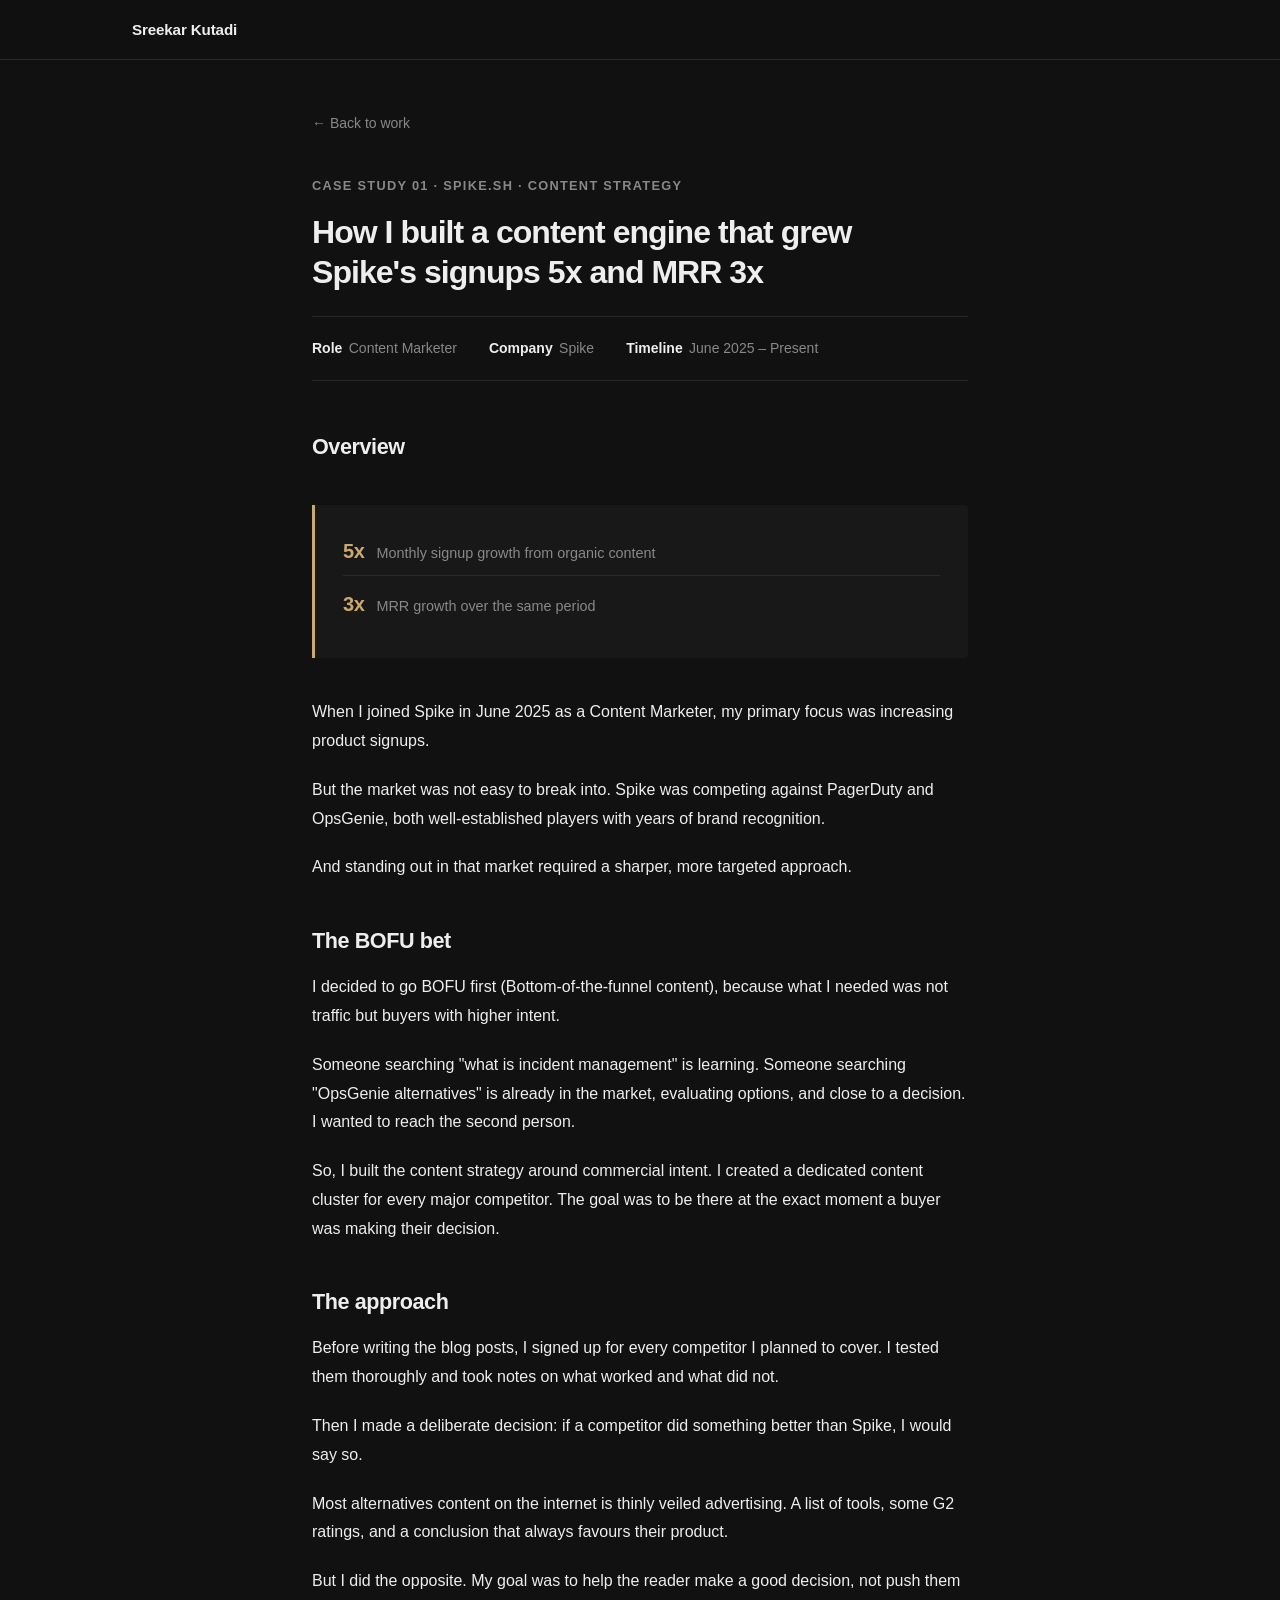
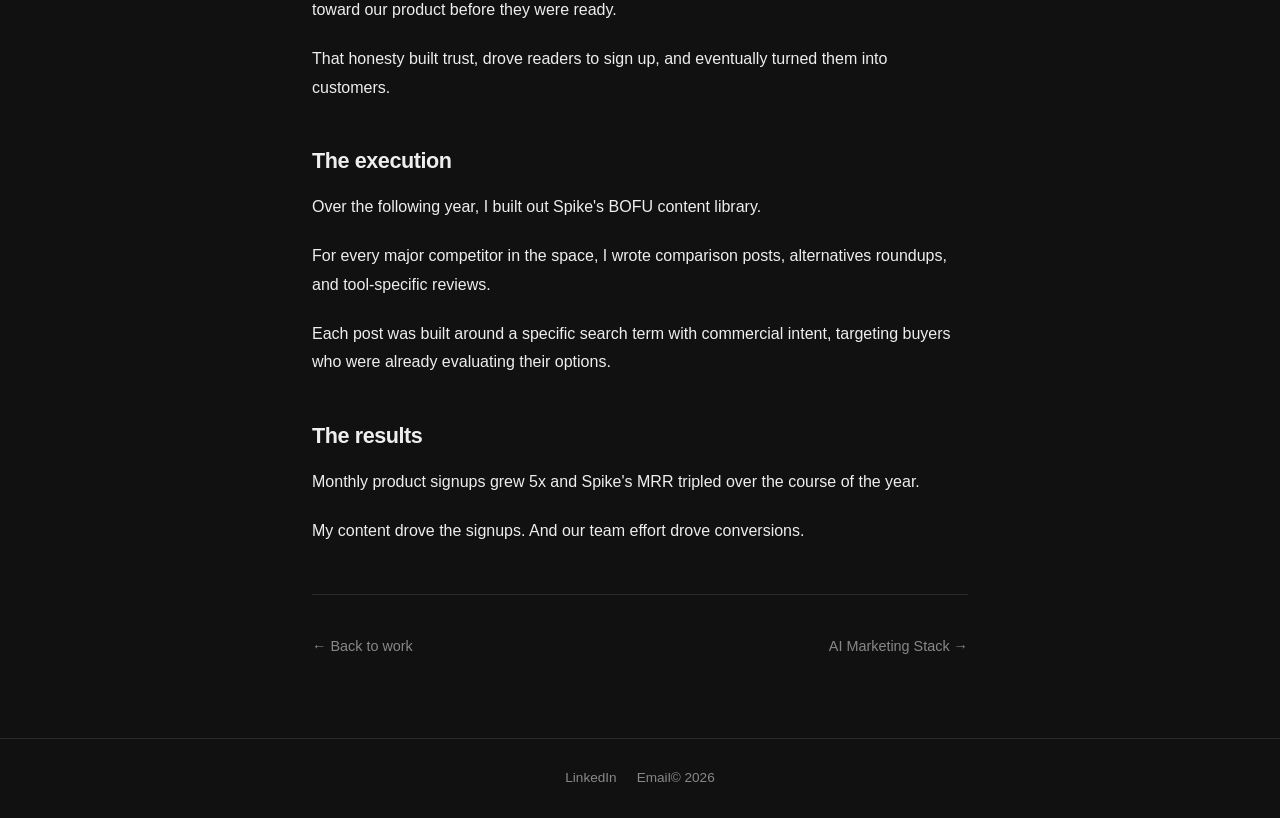
==== case-studies/case-study-1.html @ ded27ee7 "Restore Results heading in case study bodies 1 and 3 Co-Authored-By: Claude Sonnet 4.6 <noreply@anth" ====
<!DOCTYPE html>
<html lang="en">
<head>
  <meta charset="UTF-8">
  <meta name="viewport" content="width=device-width, initial-scale=1.0">
  <meta name="description" content="How I built a content engine that grew Spike's signups 5x and MRR 3x — Sreekar Kutadi">
  <title>Content-Led Growth — Sreekar Kutadi</title>
  <link rel="stylesheet" href="../styles.css">

</head>
<body>

  <!-- ============================================================
       NAV — same structure as homepage, paths go up one level
  ============================================================ -->
  <nav class="nav">
    <div class="nav-inner nav-inner--cs">
      <a href="../index.html" class="nav-name">Sreekar Kutadi</a>
    </div>
  </nav>


  <!-- ============================================================
       CASE STUDY CONTENT
  ============================================================ -->
  <main class="case-study-page">
    <div class="container--narrow">

      <!-- Back link -->
      <a href="../index.html#work" class="back-link">← Back to work</a>

      <!-- Eyebrow: number · company · type -->
      <p class="cs-eyebrow">Case Study 01 · Spike.sh · Content Strategy</p>

      <!-- Title -->
      <h1 class="cs-title">How I built a content engine that grew Spike's signups 5x and MRR 3x</h1>

      <!-- Meta bar: role · company · timeline -->
      <div class="cs-meta">
        <div class="cs-meta-item">
          <span class="cs-meta-label">Role</span>
          <span>Content Marketer</span>
        </div>
        <div class="cs-meta-item">
          <span class="cs-meta-label">Company</span>
          <span>Spike</span>
        </div>
        <div class="cs-meta-item">
          <span class="cs-meta-label">Timeline</span>
          <span>June 2025 – Present</span>
        </div>
      </div>

      <!-- Overview card — key numbers up front for scanners -->
      <h2 class="metrics-heading">Overview</h2>
      <div class="metrics-callout">
        <ul>
          <li>
            <span class="metric-number">5x</span>
            <span class="metric-label">Monthly signup growth from organic content</span>
          </li>
          <li>
            <span class="metric-number">3x</span>
            <span class="metric-label">MRR growth over the same period</span>
          </li>
        </ul>
      </div>


      <!-- ============================================================
           CASE STUDY BODY
           Replace the content below with the rendered output
           from case-study-1.md. Convert markdown to HTML:
             # → <h2>, ## → <h3>, paragraphs → <p>, lists → <ul>
      ============================================================ -->
      <div class="cs-body">

        <p>When I joined Spike in June 2025 as a Content Marketer, my primary focus was increasing product signups.</p>

        <p>But the market was not easy to break into. Spike was competing against PagerDuty and OpsGenie, both well-established players with years of brand recognition.</p>

        <p>And standing out in that market required a sharper, more targeted approach.</p>

        <h2>The BOFU bet</h2>

        <p>I decided to go BOFU first (Bottom-of-the-funnel content), because what I needed was not traffic but buyers with higher intent.</p>

        <p>Someone searching "what is incident management" is learning. Someone searching "OpsGenie alternatives" is already in the market, evaluating options, and close to a decision. I wanted to reach the second person.</p>

        <p>So, I built the content strategy around commercial intent. I created a dedicated content cluster for every major competitor. The goal was to be there at the exact moment a buyer was making their decision.</p>

        <h2>The approach</h2>

        <p>Before writing the blog posts, I signed up for every competitor I planned to cover. I tested them thoroughly and took notes on what worked and what did not.</p>

        <p>Then I made a deliberate decision: if a competitor did something better than Spike, I would say so.</p>

        <p>Most alternatives content on the internet is thinly veiled advertising. A list of tools, some G2 ratings, and a conclusion that always favours their product.</p>

        <p>But I did the opposite. My goal was to help the reader make a good decision, not push them toward our product before they were ready.</p>

        <p>That honesty built trust, drove readers to sign up, and eventually turned them into customers.</p>

        <h2>The execution</h2>

        <p>Over the following year, I built out Spike's BOFU content library.</p>

        <p>For every major competitor in the space, I wrote comparison posts, alternatives roundups, and tool-specific reviews.</p>

        <p>Each post was built around a specific search term with commercial intent, targeting buyers who were already evaluating their options.</p>

        <h2>The results</h2>

        <p>Monthly product signups grew 5x and Spike's MRR tripled over the course of the year.</p>

        <p>My content drove the signups. And our team effort drove conversions.</p>

      </div>
      <!-- END CASE STUDY BODY -->


      <!-- ============================================================
           BOTTOM NAVIGATION — previous / next case study
      ============================================================ -->
      <nav class="cs-nav" aria-label="Case study navigation">
        <a href="../index.html#work" class="cs-nav-prev">Back to work</a>
        <a href="case-study-2.html" class="cs-nav-next">AI Marketing Stack</a>
      </nav>

    </div>
  </main>


  <!-- ============================================================
       FOOTER — same as homepage
  ============================================================ -->
  <footer class="footer">
    <div class="container footer-inner">
      <div class="footer-links">
        <a href="https://www.linkedin.com/in/sreekar-writer/" target="_blank" rel="noopener noreferrer">LinkedIn</a>
        <a href="mailto:sreekar.work@gmail.com">Email</a>
      </div>
      <span>© 2026</span>
    </div>
  </footer>



</body>
</html>
---- styles.css ----
/* ============================================================
   SREEKAR KUTADI — PORTFOLIO STYLES
   Single stylesheet shared by all pages.
   Edit sections by searching for === headings.
============================================================ */


/* === CSS VARIABLES ===
   Dark theme only. Edit these values to retheme the site.
*/
:root {
  --bg:             #111111;
  --bg-secondary:   #161616;
  --text:           #eeeeee;
  --text-muted:     #888888;
  --border:         #2a2a2a;
  --tag-bg:         #1e1e1e;
  --tag-text:       #999999;
  --nav-bg:         rgba(17, 17, 17, 0.96);
  --link:           #eeeeee;
  --link-hover:     #c9a96e;
  --callout-bg:     #181818;
  --callout-border: #c9a96e;
  --placeholder-bg: #1e1e1e;

  /* Accent — warm amber. Change this one value to retheme. */
  --accent:         #c9a96e;
  --accent-dim:     rgba(201, 169, 110, 0.12);
}


/* === RESET & BASE ===
   Minimal reset — box-sizing, margins, smooth scroll.
*/
*, *::before, *::after {
  box-sizing: border-box;
  margin: 0;
  padding: 0;
}

html {
  font-size: 16px;
  scroll-behavior: smooth;
  /* Offset anchor links so fixed nav doesn't cover headings */
  scroll-padding-top: 80px;
}

body {
  background-color: var(--bg);
  color: var(--text);
  font-family: -apple-system, BlinkMacSystemFont, "Segoe UI", Helvetica, Arial, sans-serif;
  font-size: 1rem;
  line-height: 1.65;
  -webkit-font-smoothing: antialiased;
  transition: background-color 0.2s ease, color 0.2s ease;
}

img {
  max-width: 100%;
  display: block;
}

a {
  color: var(--link);
  text-decoration: underline;
  text-underline-offset: 3px;
  transition: color 0.15s ease;
}

a:hover {
  color: var(--link-hover);
}

ul {
  padding-left: 1.25rem;
}

li {
  margin-bottom: 0.4rem;
}


/* === LAYOUT CONTAINER ===
   Centered wrapper for all page content.
*/
.container {
  max-width: 1080px;
  margin: 0 auto;
  padding: 0 2rem;
}

/* Narrower container for long-form reading (case studies) */
.container--narrow {
  max-width: 720px;
  margin: 0 auto;
  padding: 0 2rem;
}


/* === NAV STYLES ===
   Fixed navigation bar at the top.
   Logo on left, links + toggle on right.
*/
.nav {
  position: fixed;
  top: 0;
  left: 0;
  right: 0;
  z-index: 100;
  background-color: var(--nav-bg);
  border-bottom: 1px solid var(--border);
  backdrop-filter: blur(8px);
  -webkit-backdrop-filter: blur(8px);
  height: 60px;
  transition: background-color 0.2s ease, border-color 0.2s ease;
}

.nav-inner {
  max-width: 1080px;
  margin: 0 auto;
  padding: 0 2rem;
  height: 100%;
  display: flex;
  align-items: center;
  justify-content: flex-end;
}

.nav-name {
  font-weight: 600;
  font-size: 0.95rem;
  letter-spacing: -0.01em;
  text-decoration: none;
  color: var(--text);
}

.nav-name:hover {
  color: var(--text-muted);
}

/* Case study nav: name only, left-aligned */
.nav-inner--cs {
  justify-content: flex-start;
}

.nav-links {
  display: flex;
  align-items: center;
  gap: 1.75rem;
}

.nav-links a {
  font-size: 0.9rem;
  text-decoration: none;
  color: var(--text-muted);
  transition: color 0.15s ease;
}

.nav-links a:hover {
  color: var(--accent);
}



/* === HERO SECTION ===
   Two-column layout: text left, photo right.
   Stacks vertically on mobile.
*/
.hero {
  padding-top: 96px; /* offset for fixed nav */
  padding-bottom: 56px;
}

.hero-inner {
  display: grid;
  grid-template-columns: 1fr auto;
  gap: 3rem;
  align-items: center;
}

.hero-text h1 {
  font-size: 2.6rem;
  font-weight: 700;
  letter-spacing: -0.04em;
  line-height: 1.15;
  margin-bottom: 0.75rem;
}

.hero-text .tagline {
  font-size: 1.2rem;
  font-weight: 600;
  color: var(--text);
  margin-bottom: 1.5rem;
  line-height: 1.4;
  letter-spacing: -0.02em;
}

.hero-text .bio {
  font-size: 0.975rem;
  color: var(--text-muted);
  max-width: 560px;
  margin-bottom: 1rem;
  line-height: 1.75;
}

/* Inline links in bio stay gray but get an underline */
.hero-text .bio a {
  color: var(--text-muted);
  text-decoration: underline;
  text-underline-offset: 3px;
}

.hero-text .bio a:hover {
  color: var(--accent);
}

/* Add spacing only after the last bio paragraph before the links */
.hero-text .bio:last-of-type {
  margin-bottom: 1.75rem;
}

.hero-links {
  display: flex;
  flex-wrap: wrap;
  gap: 1.25rem;
  align-items: center;
}

.hero-links a {
  font-size: 0.9rem;
  font-weight: 500;
  text-decoration: none;
  color: var(--text);
  border-bottom: 1px solid var(--border);
  padding-bottom: 1px;
  transition: border-color 0.15s ease, color 0.15s ease;
}

.hero-links a:hover {
  color: var(--accent);
  border-color: var(--accent);
}

.hero-photo {
  width: 240px;
  flex-shrink: 0;
}

.hero-photo img {
  width: 100%;
  height: auto;
  object-fit: cover;
  border-radius: 8px;
  display: block;
}


/* === RESULTS SECTION ===
   Four prominent numbers across the full width.
   A short context line sits above the grid.
*/
.results {
  background-color: var(--bg-secondary);
  border-top: 1px solid var(--border);
  border-bottom: 1px solid var(--border);
  padding: 44px 0;
  transition: background-color 0.2s ease;
}

/* Short intro line above the numbers */
.results-context {
  font-size: 0.875rem;
  color: var(--text-muted);
  margin-bottom: 1.5rem;
}

.results-grid {
  display: grid;
  grid-template-columns: repeat(4, 1fr);
  gap: 1rem;
  text-align: center;
}

.result-item {
  display: flex;
  flex-direction: column;
  gap: 0.4rem;
  padding: 1rem 0.5rem;
}

.result-number {
  font-size: 2.75rem;
  font-weight: 700;
  letter-spacing: -0.04em;
  line-height: 1;
  color: var(--accent);
}

.result-label {
  font-size: 0.875rem;
  color: var(--text-muted);
  line-height: 1.4;
}


/* === WORK / CASE STUDY CARDS ===
   Vertical list of case study cards.
   Each card links to its own page.
*/
.work {
  padding: 56px 0;
}

.section-label {
  font-size: 0.8rem;
  font-weight: 600;
  letter-spacing: 0.1em;
  text-transform: uppercase;
  color: var(--text-muted);
  margin-bottom: 2.5rem;
}

.cards {
  display: flex;
  flex-direction: column;
  border-top: 1px solid var(--border);
}

/* Each card is a full-width <a> link */
.card {
  display: block;
  padding: 1.5rem 0;
  border-bottom: 1px solid var(--border);
  text-decoration: none;
  color: var(--text);
  border-left: 2px solid transparent;
  padding-left: 0;
  transition: border-color 0.2s ease, padding-left 0.2s ease;
}

.card:hover {
  color: var(--text);
  border-left-color: var(--accent);
  padding-left: 1rem;
}

.card:hover .card-title {
  color: var(--text);
}

.card:hover .card-number {
  color: var(--accent);
}

.card-number {
  display: block;
  font-size: 0.75rem;
  font-weight: 600;
  letter-spacing: 0.1em;
  color: var(--text-muted);
  margin-bottom: 0.75rem;
  transition: color 0.2s ease;
}

.card-title {
  font-size: 1.15rem;
  font-weight: 600;
  letter-spacing: -0.01em;
  line-height: 1.4;
  margin-bottom: 0.6rem;
  transition: color 0.15s ease;
  max-width: 640px;
}

.card-desc {
  font-size: 0.925rem;
  color: var(--text-muted);
  max-width: 580px;
  line-height: 1.65;
  margin-bottom: 1rem;
}

.card-tags {
  display: flex;
  flex-wrap: wrap;
  gap: 0.5rem;
}

.tag {
  font-size: 0.775rem;
  font-weight: 500;
  background-color: var(--accent-dim);
  color: var(--accent);
  padding: 0.25rem 0.65rem;
  border-radius: 3px;
  letter-spacing: 0.01em;
  border: 1px solid rgba(201, 169, 110, 0.2);
}


/* === CONTACT SECTION ===
   Simple centered contact block.
*/
.contact {
  padding: 56px 0;
  border-top: 1px solid var(--border);
  background-color: var(--bg-secondary);
  transition: background-color 0.2s ease;
}

.contact h2 {
  font-size: 1.75rem;
  font-weight: 700;
  letter-spacing: -0.02em;
  margin-bottom: 1rem;
}

.contact p {
  color: var(--text-muted);
  max-width: 500px;
  margin-bottom: 1.75rem;
  font-size: 0.975rem;
  line-height: 1.7;
}

.contact-links {
  display: flex;
  flex-wrap: wrap;
  gap: 1.25rem;
  align-items: center;
}

.contact-links a {
  font-size: 0.9rem;
  font-weight: 500;
  text-decoration: none;
  color: var(--text);
  border-bottom: 1px solid var(--border);
  padding-bottom: 1px;
  transition: color 0.15s ease, border-color 0.15s ease;
}

.contact-links a:hover {
  color: var(--text-muted);
  border-color: var(--text-muted);
}


/* === FOOTER ===
   Three-column footer: name, links, copyright.
*/
.footer {
  padding: 28px 0;
  border-top: 1px solid var(--border);
  font-size: 0.85rem;
  color: var(--text-muted);
}

.footer-inner {
  display: flex;
  align-items: center;
  justify-content: center;
}

.footer-links {
  display: flex;
  gap: 1.25rem;
}

.footer-links a {
  color: var(--text-muted);
  text-decoration: none;
  transition: color 0.15s ease;
}

.footer-links a:hover {
  color: var(--accent);
}


/* ============================================================
   CASE STUDY PAGE STYLES
   Used by all three case study pages.
============================================================ */

/* === CASE STUDY LAYOUT ===
   Wraps the entire case study page below the nav.
*/
.case-study-page {
  padding-top: 80px; /* offset for fixed nav */
  padding-bottom: 80px;
}


/* === BACK LINK ===
   ← Back to work link at the top of each case study.
*/
.back-link {
  display: inline-block;
  font-size: 0.875rem;
  color: var(--text-muted);
  text-decoration: none;
  margin-bottom: 2.5rem;
  margin-top: 2rem;
  transition: color 0.15s ease;
}

.back-link:hover {
  color: var(--accent);
}


/* === CASE STUDY HEADER ===
   Number/type label, title, and meta bar.
*/
.cs-eyebrow {
  font-size: 0.8rem;
  font-weight: 600;
  letter-spacing: 0.1em;
  text-transform: uppercase;
  color: var(--text-muted);
  margin-bottom: 1rem;
}

.cs-title {
  font-size: 2rem;
  font-weight: 700;
  letter-spacing: -0.03em;
  line-height: 1.25;
  margin-bottom: 1.5rem;
  max-width: 640px;
}

.cs-meta {
  display: flex;
  flex-wrap: wrap;
  gap: 0.5rem 2rem;
  font-size: 0.875rem;
  color: var(--text-muted);
  padding: 1.25rem 0;
  border-top: 1px solid var(--border);
  border-bottom: 1px solid var(--border);
  margin-bottom: 3rem;
}

.cs-meta-item {
  display: flex;
  gap: 0.4rem;
}

.cs-meta-label {
  font-weight: 600;
  color: var(--text);
}


/* === CASE STUDY BODY ===
   Long-form readable content styles.
*/
.cs-body {
  font-size: 1rem;
  line-height: 1.8;
  color: var(--text);
}

.cs-body h2 {
  font-size: 1.35rem;
  font-weight: 700;
  letter-spacing: -0.02em;
  margin-top: 2.5rem;
  margin-bottom: 0.75rem;
}

.cs-body h3 {
  font-size: 1.1rem;
  font-weight: 600;
  margin-top: 2rem;
  margin-bottom: 0.6rem;
}

.cs-body p {
  margin-bottom: 1.25rem;
  color: var(--text);
}

.cs-body ul,
.cs-body ol {
  margin-bottom: 1.25rem;
  color: var(--text-muted);
}

.cs-body ul li,
.cs-body ol li {
  margin-bottom: 0.4rem;
}

.cs-body strong {
  font-weight: 600;
  color: var(--text);
}

.cs-body a {
  color: var(--text);
}


/* === METRICS CALLOUT BLOCK ===
   Highlighted block for the results / numbers section.
   The heading sits above the card, not inside it.
*/

/* h2 heading above the overview card — matches body h2 style */
.metrics-heading {
  font-size: 1.35rem;
  font-weight: 700;
  letter-spacing: -0.02em;
  color: var(--text);
  margin-top: 0;
  margin-bottom: 0.75rem;
}

.metrics-callout {
  background-color: var(--callout-bg);
  border-left: 3px solid var(--accent);
  border-radius: 0 4px 4px 0;
  padding: 1.5rem 1.75rem;
  margin: 2.5rem 0;
}

.metrics-callout h3 {
  font-size: 0.8rem;
  font-weight: 600;
  letter-spacing: 0.1em;
  text-transform: uppercase;
  color: var(--text-muted);
  margin-bottom: 1rem;
}

.metrics-callout ul {
  list-style: none;
  padding: 0;
  margin: 0;
}

.metrics-callout ul li {
  font-size: 0.975rem;
  padding: 0.4rem 0;
  border-bottom: 1px solid var(--border);
  color: var(--text);
  display: flex;
  align-items: baseline;
  gap: 0.75rem;
}

.metrics-callout ul li:last-child {
  border-bottom: none;
}

.metrics-callout .metric-number {
  font-size: 1.25rem;
  font-weight: 700;
  letter-spacing: -0.02em;
  flex-shrink: 0;
  color: var(--accent);
}

.metrics-callout .metric-label {
  color: var(--text-muted);
  font-size: 0.9rem;
}


/* === IMAGE PLACEHOLDER ===
   Used in Case Study 2 where screenshots will be added later.
*/
.img-placeholder {
  border: 2px dashed var(--border);
  background-color: var(--placeholder-bg);
  border-radius: 4px;
  padding: 2.5rem 1rem;
  text-align: center;
  color: var(--text-muted);
  font-size: 0.875rem;
  margin: 1.5rem 0;
  transition: background-color 0.2s ease, border-color 0.2s ease;
}


/* === CASE STUDY BOTTOM NAV ===
   Previous / next navigation between case studies.
*/
.cs-nav {
  display: flex;
  justify-content: space-between;
  align-items: center;
  padding-top: 2.5rem;
  margin-top: 3rem;
  border-top: 1px solid var(--border);
  flex-wrap: wrap;
  gap: 1rem;
}

.cs-nav a {
  font-size: 0.9rem;
  font-weight: 500;
  color: var(--text-muted);
  text-decoration: none;
  transition: color 0.15s ease;
}

.cs-nav a:hover {
  color: var(--accent);
}

.cs-nav-prev::before {
  content: "← ";
}

.cs-nav-next::after {
  content: " →";
}


/* ============================================================
   RESPONSIVE — MOBILE STYLES
   Breakpoint at 680px — handles most phones and small tablets.
============================================================ */
@media (max-width: 680px) {

  /* Shrink nav name on small screens */
  .nav-name {
    font-size: 0.875rem;
  }

  .nav-links {
    gap: 1rem;
  }

  .nav-links a {
    font-size: 0.82rem;
  }

  /* Hero stacks vertically, photo above text on mobile */
  .hero {
    padding-top: 80px;
    padding-bottom: 44px;
  }

  .hero-inner {
    grid-template-columns: 1fr;
    gap: 2rem;
  }

  /* Move photo before text on mobile */
  .hero-photo {
    order: -1;
    width: 140px;
  }

  .hero-text h1 {
    font-size: 1.75rem;
  }

  .hero-text .tagline {
    font-size: 1rem;
  }

  /* Results: 2x2 grid on mobile */
  .results-grid {
    grid-template-columns: repeat(2, 1fr);
    gap: 0;
  }

  .result-item {
    padding: 1.25rem 0.75rem;
    border-bottom: 1px solid var(--border);
  }

  /* Keep border-bottom only on first row */
  .result-item:nth-child(3),
  .result-item:nth-child(4) {
    border-bottom: none;
  }

  /* Add vertical divider between columns */
  .result-item:nth-child(odd) {
    border-right: 1px solid var(--border);
  }

  .result-number {
    font-size: 2.25rem;
  }

  /* Sections padding */
  .work {
    padding: 44px 0;
  }

  .contact {
    padding: 44px 0;
  }

  /* Footer stacks */
  .footer-inner {
    flex-direction: column;
    text-align: center;
    gap: 0.75rem;
  }

  /* Case study title */
  .cs-title {
    font-size: 1.5rem;
  }

  /* Case study meta wraps */
  .cs-meta {
    gap: 0.5rem 1rem;
  }

  /* Bottom nav stacks */
  .cs-nav {
    flex-direction: column;
    align-items: flex-start;
  }
}
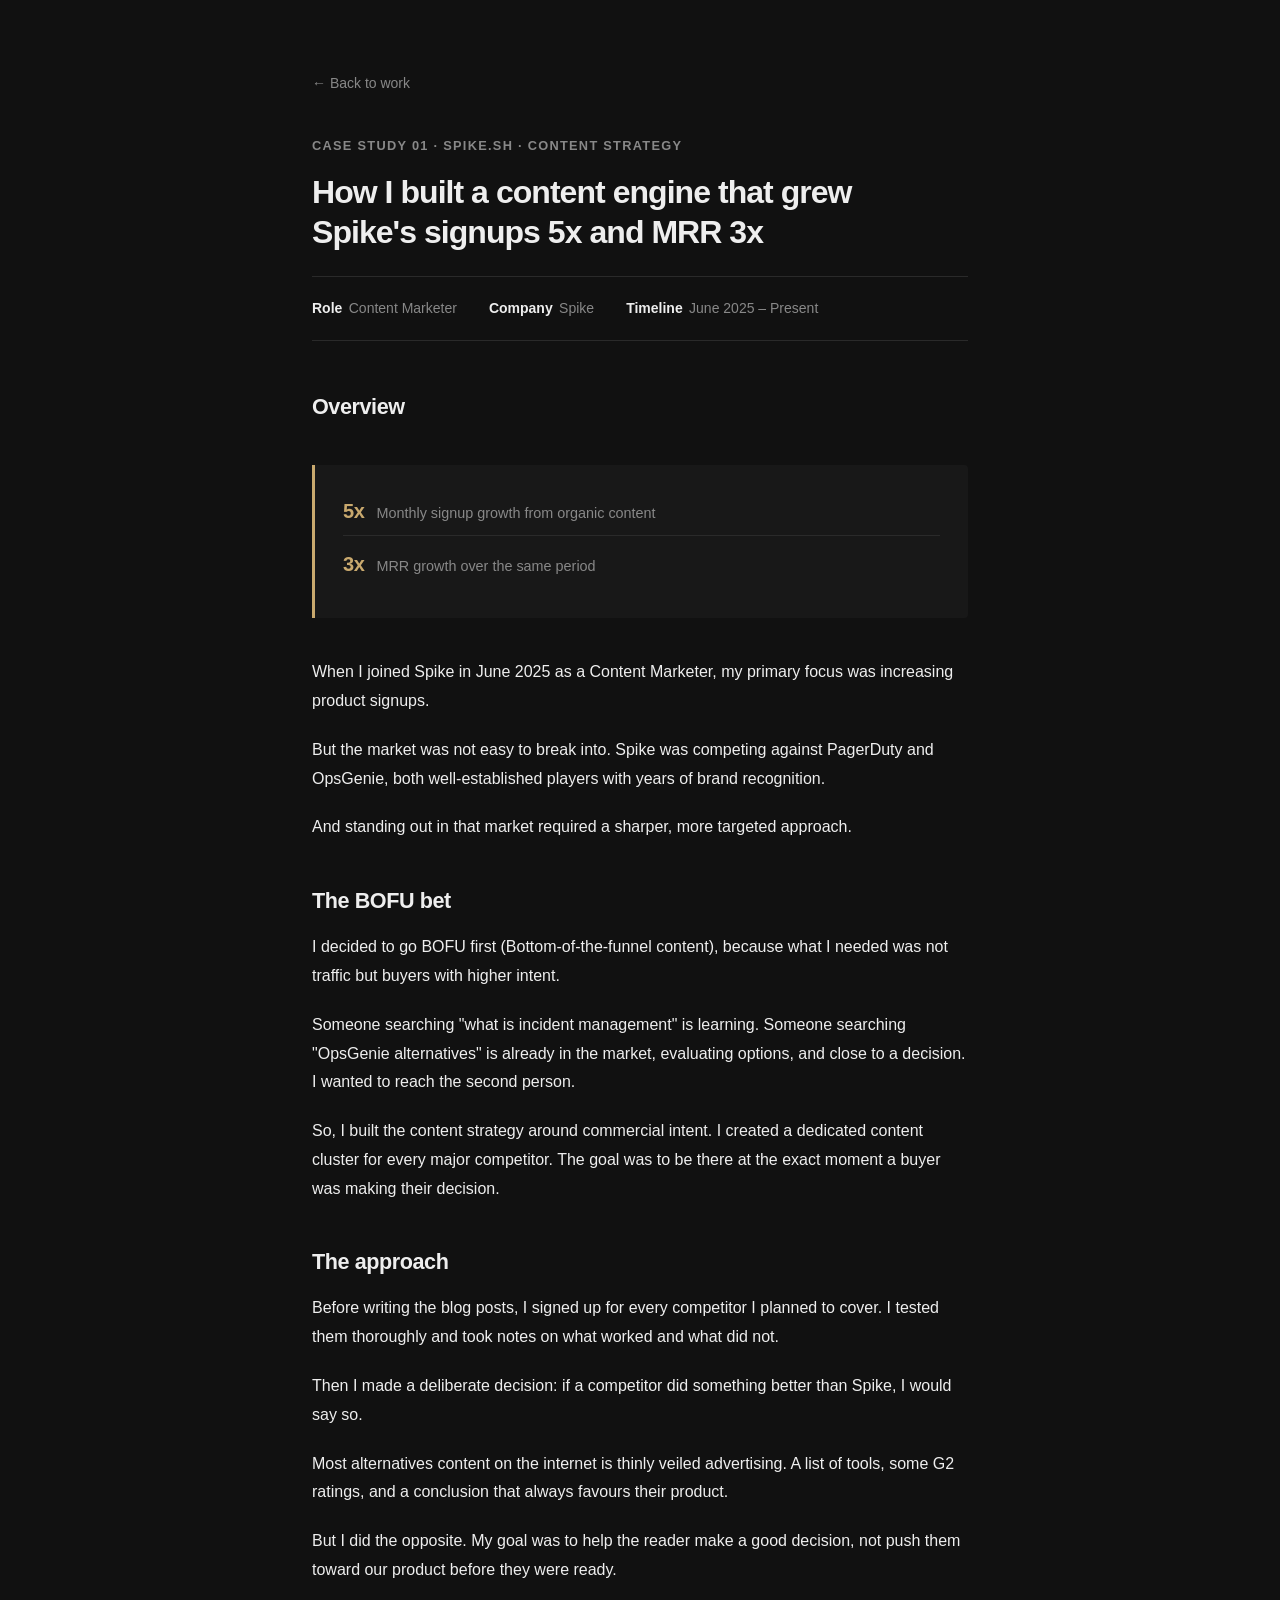
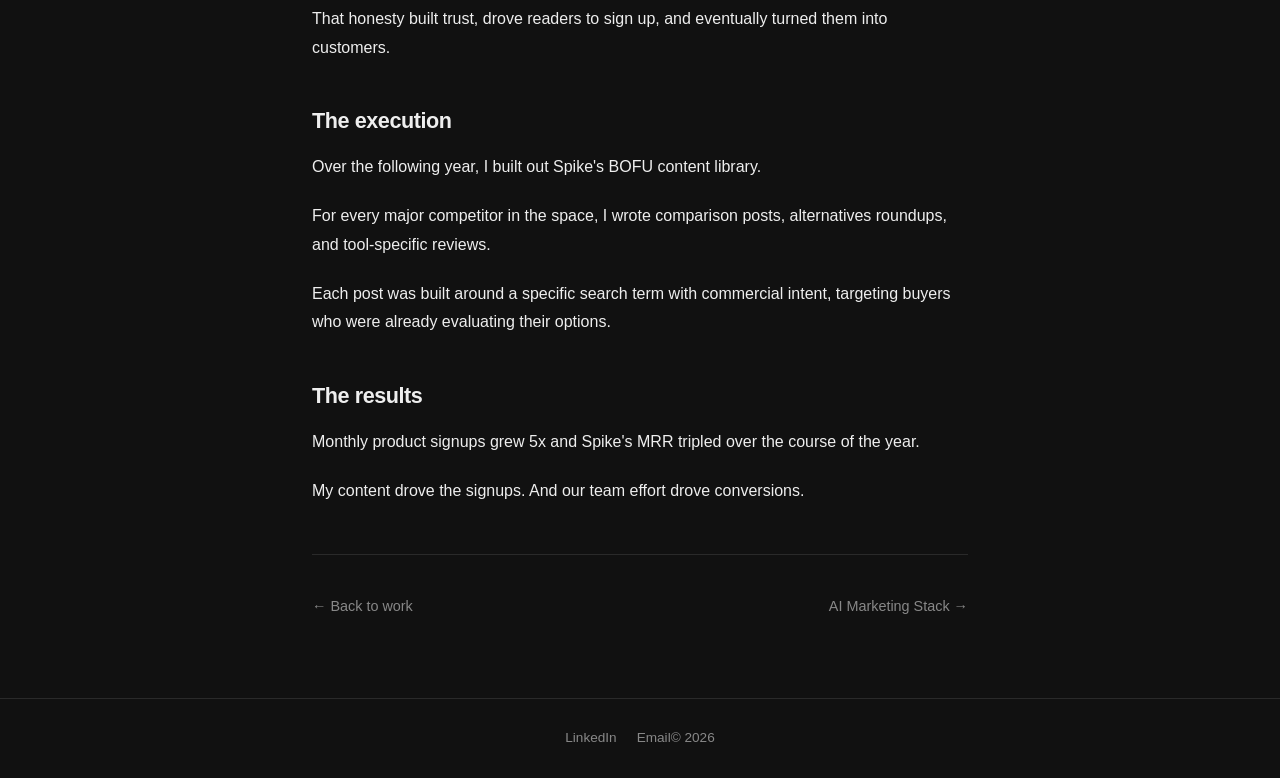
==== commit 8e967fc0: "Remove nav from case study pages entirely Back to work link handles all navigation needed.  Co-Autho" ====
--- a/case-studies/case-study-1.html
+++ b/case-studies/case-study-1.html
@@ -13,11 +13,6 @@
   <!-- ============================================================
        NAV — same structure as homepage, paths go up one level
   ============================================================ -->
-  <nav class="nav">
-    <div class="nav-inner nav-inner--cs">
-      <a href="../index.html" class="nav-name">Sreekar Kutadi</a>
-    </div>
-  </nav>
 
 
   <!-- ============================================================
--- a/styles.css
+++ b/styles.css
@@ -486,7 +486,7 @@
    Wraps the entire case study page below the nav.
 */
 .case-study-page {
-  padding-top: 80px; /* offset for fixed nav */
+  padding-top: 40px;
   padding-bottom: 80px;
 }
 
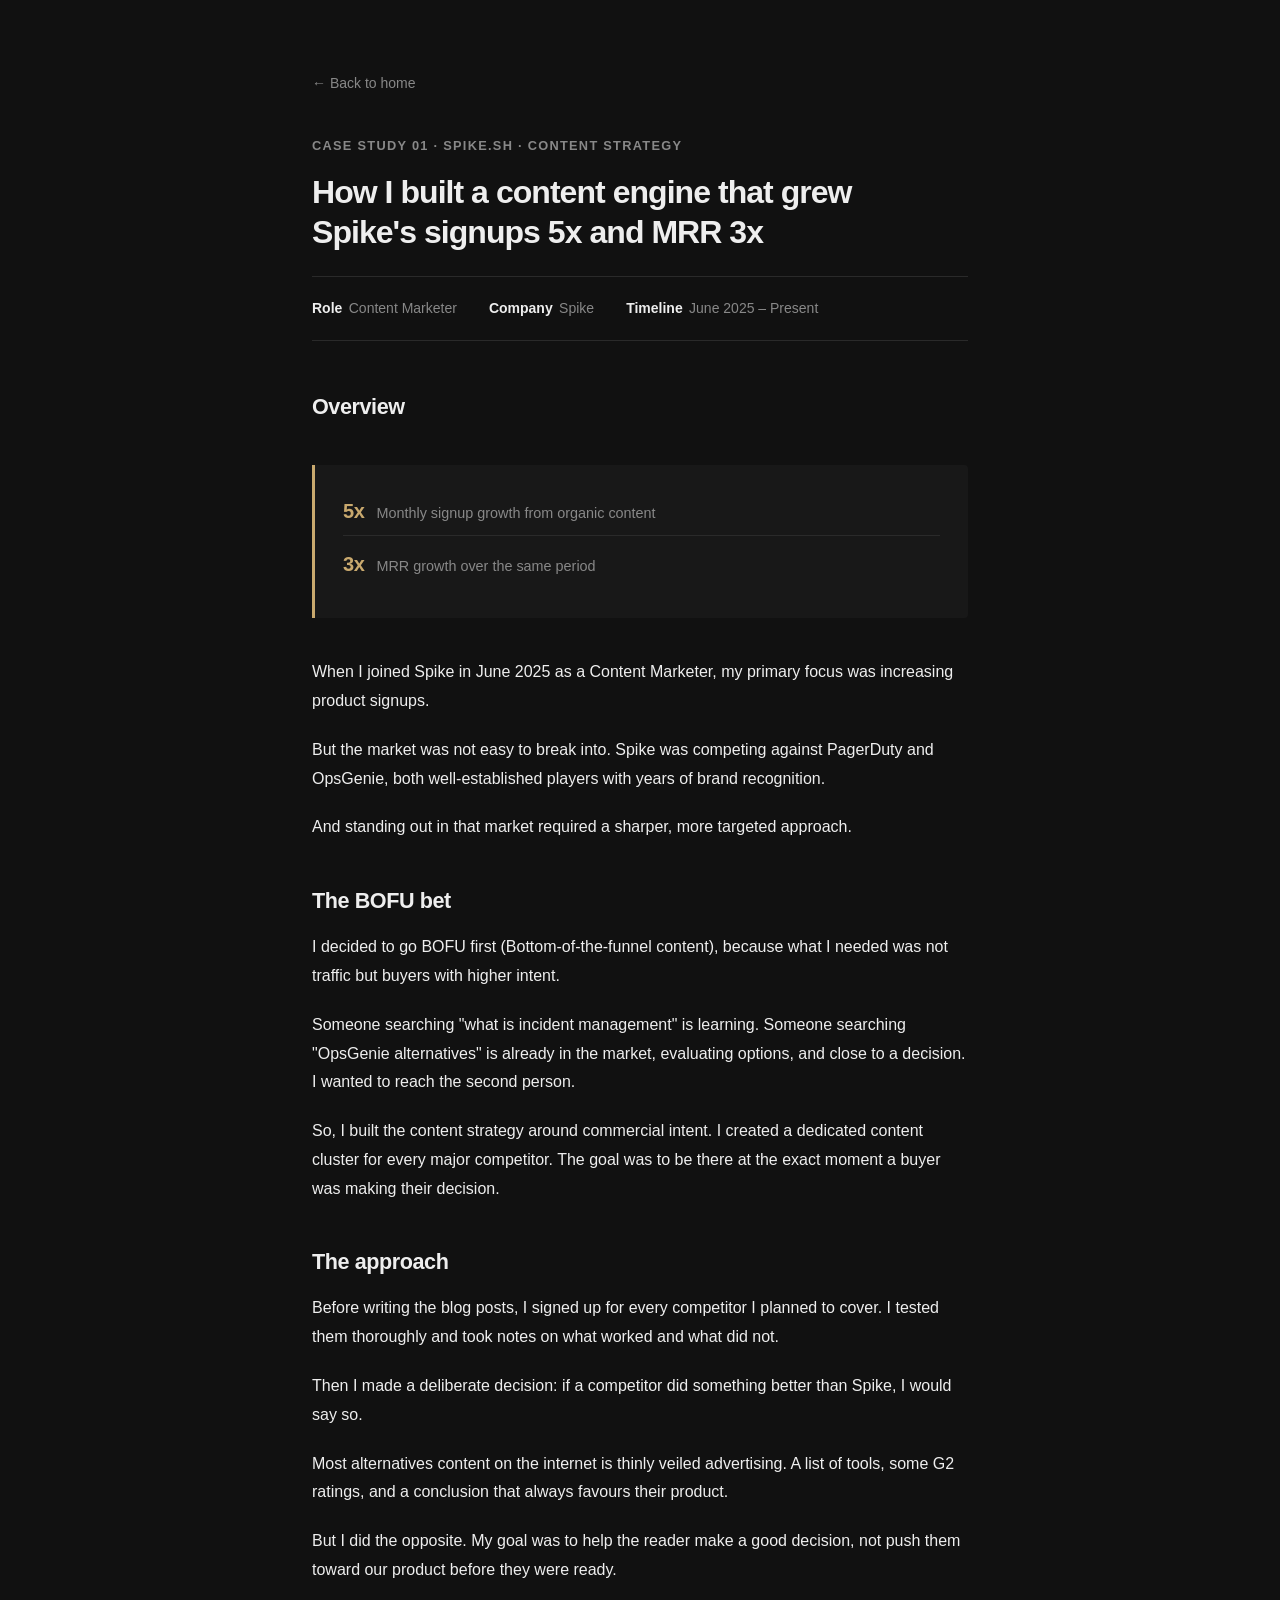
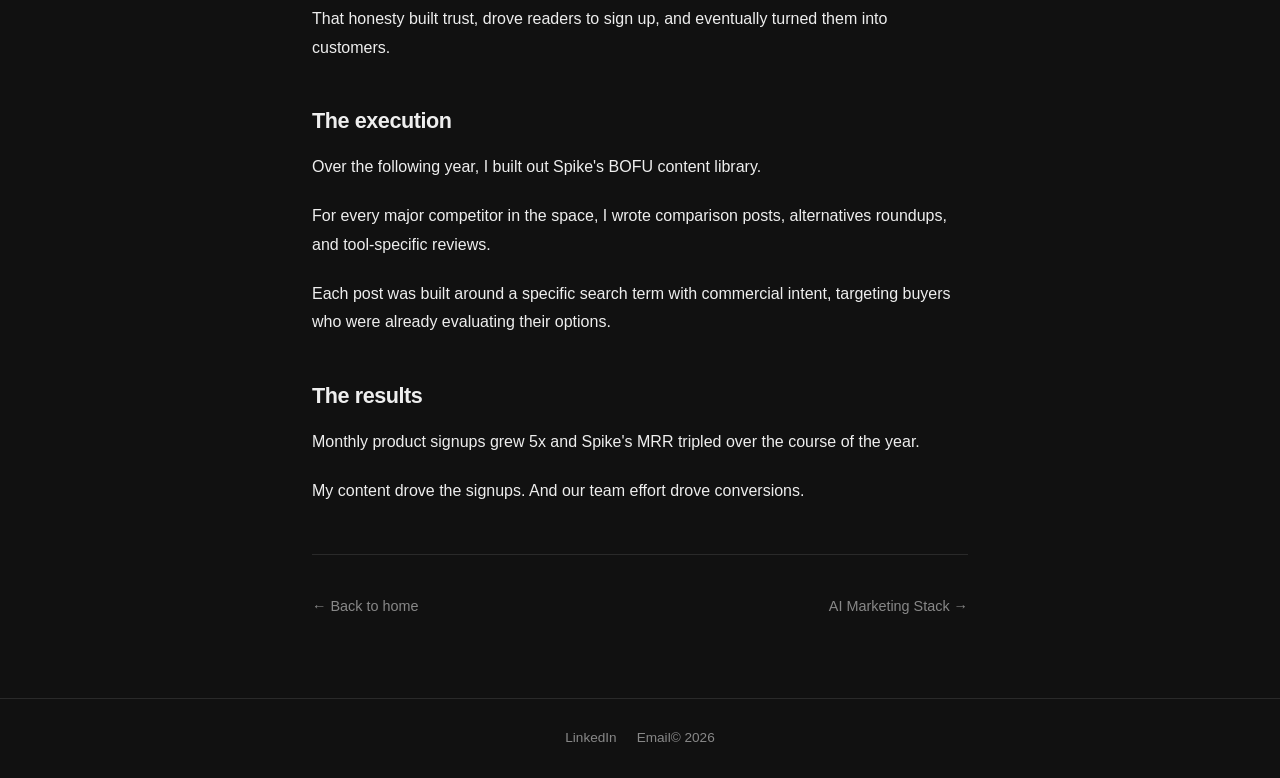
==== commit eadf3511: "Rename 'Back to work' → 'Back to home' across all case studies Co-Authored-By: Claude Sonnet 4.6 <no" ====
--- a/case-studies/case-study-1.html
+++ b/case-studies/case-study-1.html
@@ -22,7 +22,7 @@
     <div class="container--narrow">
 
       <!-- Back link -->
-      <a href="../index.html#work" class="back-link">← Back to work</a>
+      <a href="../index.html" class="back-link">← Back to home</a>
 
       <!-- Eyebrow: number · company · type -->
       <p class="cs-eyebrow">Case Study 01 · Spike.sh · Content Strategy</p>
@@ -118,7 +118,7 @@
            BOTTOM NAVIGATION — previous / next case study
       ============================================================ -->
       <nav class="cs-nav" aria-label="Case study navigation">
-        <a href="../index.html#work" class="cs-nav-prev">Back to work</a>
+        <a href="../index.html" class="cs-nav-prev">Back to home</a>
         <a href="case-study-2.html" class="cs-nav-next">AI Marketing Stack</a>
       </nav>
 
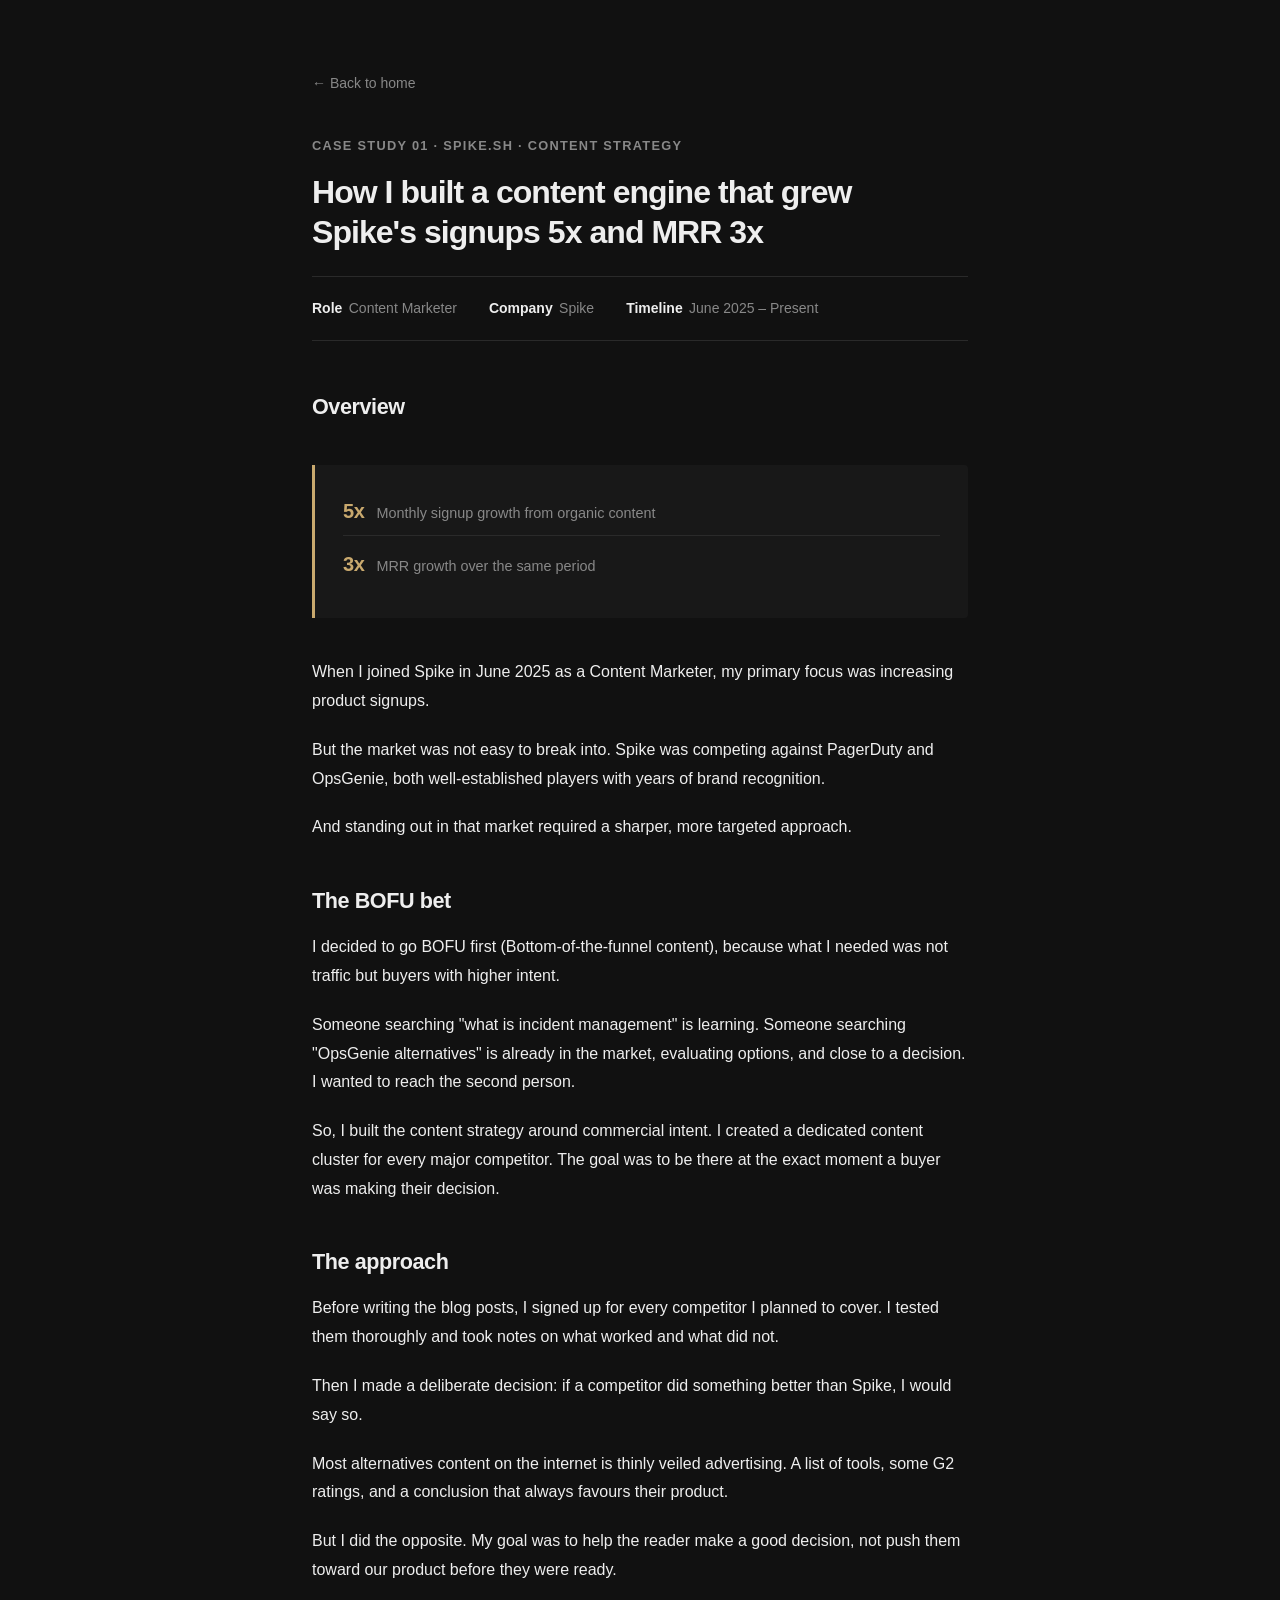
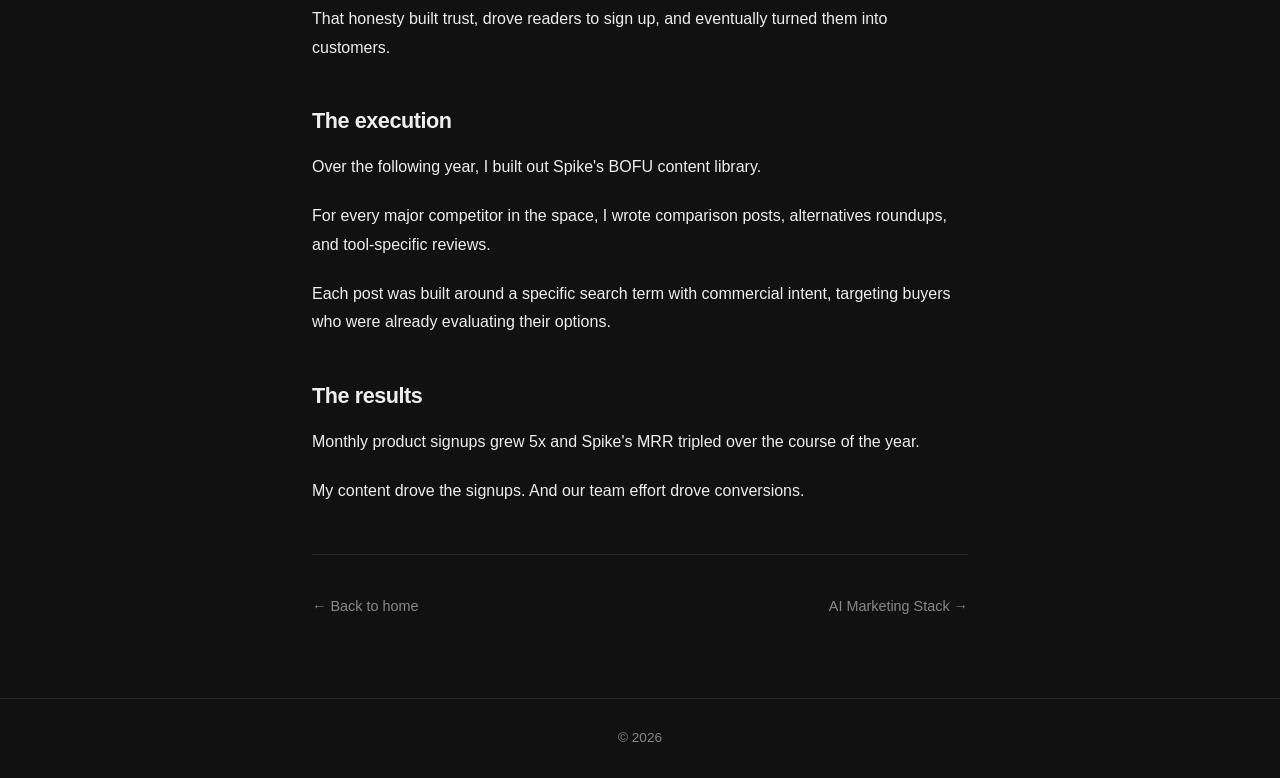
==== commit caed2c2f: "Final audit fixes: footers, hover color, mobile polish - Case study footers: remove stray LinkedIn/E" ====
--- a/case-studies/case-study-1.html
+++ b/case-studies/case-study-1.html
@@ -131,10 +131,6 @@
   ============================================================ -->
   <footer class="footer">
     <div class="container footer-inner">
-      <div class="footer-links">
-        <a href="https://www.linkedin.com/in/sreekar-writer/" target="_blank" rel="noopener noreferrer">LinkedIn</a>
-        <a href="mailto:sreekar.work@gmail.com">Email</a>
-      </div>
       <span>© 2026</span>
     </div>
   </footer>
--- a/styles.css
+++ b/styles.css
@@ -440,8 +440,8 @@
 }
 
 .contact-links a:hover {
-  color: var(--text-muted);
-  border-color: var(--text-muted);
+  color: var(--accent);
+  border-color: var(--accent);
 }
 
 
@@ -722,38 +722,45 @@
 
 /* ============================================================
    RESPONSIVE — MOBILE STYLES
-   Breakpoint at 680px — handles most phones and small tablets.
+   Breakpoint at 680px — phones and small tablets.
 ============================================================ */
 @media (max-width: 680px) {
 
-  /* Shrink nav name on small screens */
-  .nav-name {
+  /* Tighter side padding on mobile so content isn't cramped */
+  .container,
+  .container--narrow {
+    padding: 0 1.25rem;
+  }
+
+  /* Nav */
+  .nav-inner {
+    padding: 0 1.25rem;
+  }
+
+  .nav-links {
+    gap: 1.25rem;
+  }
+
+  .nav-links a {
     font-size: 0.875rem;
-  }
-
-  .nav-links {
-    gap: 1rem;
-  }
-
-  .nav-links a {
-    font-size: 0.82rem;
-  }
-
-  /* Hero stacks vertically, photo above text on mobile */
+    /* Ensure tap targets are large enough */
+    padding: 0.25rem 0;
+  }
+
+  /* Hero stacks: photo above text */
   .hero {
-    padding-top: 80px;
-    padding-bottom: 44px;
+    padding-top: 76px;
+    padding-bottom: 40px;
   }
 
   .hero-inner {
     grid-template-columns: 1fr;
-    gap: 2rem;
-  }
-
-  /* Move photo before text on mobile */
+    gap: 1.75rem;
+  }
+
   .hero-photo {
     order: -1;
-    width: 140px;
+    width: 120px;
   }
 
   .hero-text h1 {
@@ -764,7 +771,15 @@
     font-size: 1rem;
   }
 
-  /* Results: 2x2 grid on mobile */
+  .hero-text .bio {
+    font-size: 0.925rem;
+  }
+
+  /* Results: 2×2 grid */
+  .results {
+    padding: 36px 0;
+  }
+
   .results-grid {
     grid-template-columns: repeat(2, 1fr);
     gap: 0;
@@ -775,50 +790,107 @@
     border-bottom: 1px solid var(--border);
   }
 
-  /* Keep border-bottom only on first row */
   .result-item:nth-child(3),
   .result-item:nth-child(4) {
     border-bottom: none;
   }
 
-  /* Add vertical divider between columns */
   .result-item:nth-child(odd) {
     border-right: 1px solid var(--border);
   }
 
   .result-number {
-    font-size: 2.25rem;
-  }
-
-  /* Sections padding */
+    font-size: 2rem;
+  }
+
+  .results-context {
+    font-size: 0.8rem;
+  }
+
+  /* Work cards */
   .work {
-    padding: 44px 0;
-  }
-
+    padding: 40px 0;
+  }
+
+  .card {
+    /* Disable slide animation on touch — no hover state */
+    transition: none;
+  }
+
+  .card-title {
+    font-size: 1.05rem;
+  }
+
+  /* Contact */
   .contact {
-    padding: 44px 0;
-  }
-
-  /* Footer stacks */
+    padding: 40px 0;
+  }
+
+  .contact h2 {
+    font-size: 1.4rem;
+  }
+
+  .contact-links {
+    flex-direction: column;
+    align-items: flex-start;
+    gap: 1rem;
+  }
+
+  /* Contact links: bigger tap targets on mobile */
+  .contact-links a {
+    padding: 0.25rem 0;
+  }
+
+  /* Footer */
   .footer-inner {
-    flex-direction: column;
-    text-align: center;
-    gap: 0.75rem;
-  }
-
-  /* Case study title */
+    justify-content: center;
+  }
+
+  /* Case study page — no fixed nav, so less top padding */
+  .case-study-page {
+    padding-top: 28px;
+    padding-bottom: 56px;
+  }
+
   .cs-title {
-    font-size: 1.5rem;
-  }
-
-  /* Case study meta wraps */
+    font-size: 1.45rem;
+  }
+
+  .cs-eyebrow {
+    font-size: 0.72rem;
+  }
+
   .cs-meta {
     gap: 0.5rem 1rem;
-  }
-
-  /* Bottom nav stacks */
+    margin-bottom: 2rem;
+  }
+
+  .cs-body {
+    font-size: 0.95rem;
+  }
+
+  .cs-body h2 {
+    font-size: 1.15rem;
+    margin-top: 2rem;
+  }
+
+  .metrics-callout {
+    padding: 1.25rem 1.25rem;
+  }
+
+  .metrics-callout .metric-number {
+    font-size: 1.1rem;
+  }
+
+  /* Bottom nav stacks vertically */
   .cs-nav {
     flex-direction: column;
     align-items: flex-start;
-  }
-}
+    gap: 0.75rem;
+  }
+
+  /* Bigger tap targets on nav links */
+  .cs-nav a {
+    padding: 0.25rem 0;
+  }
+}
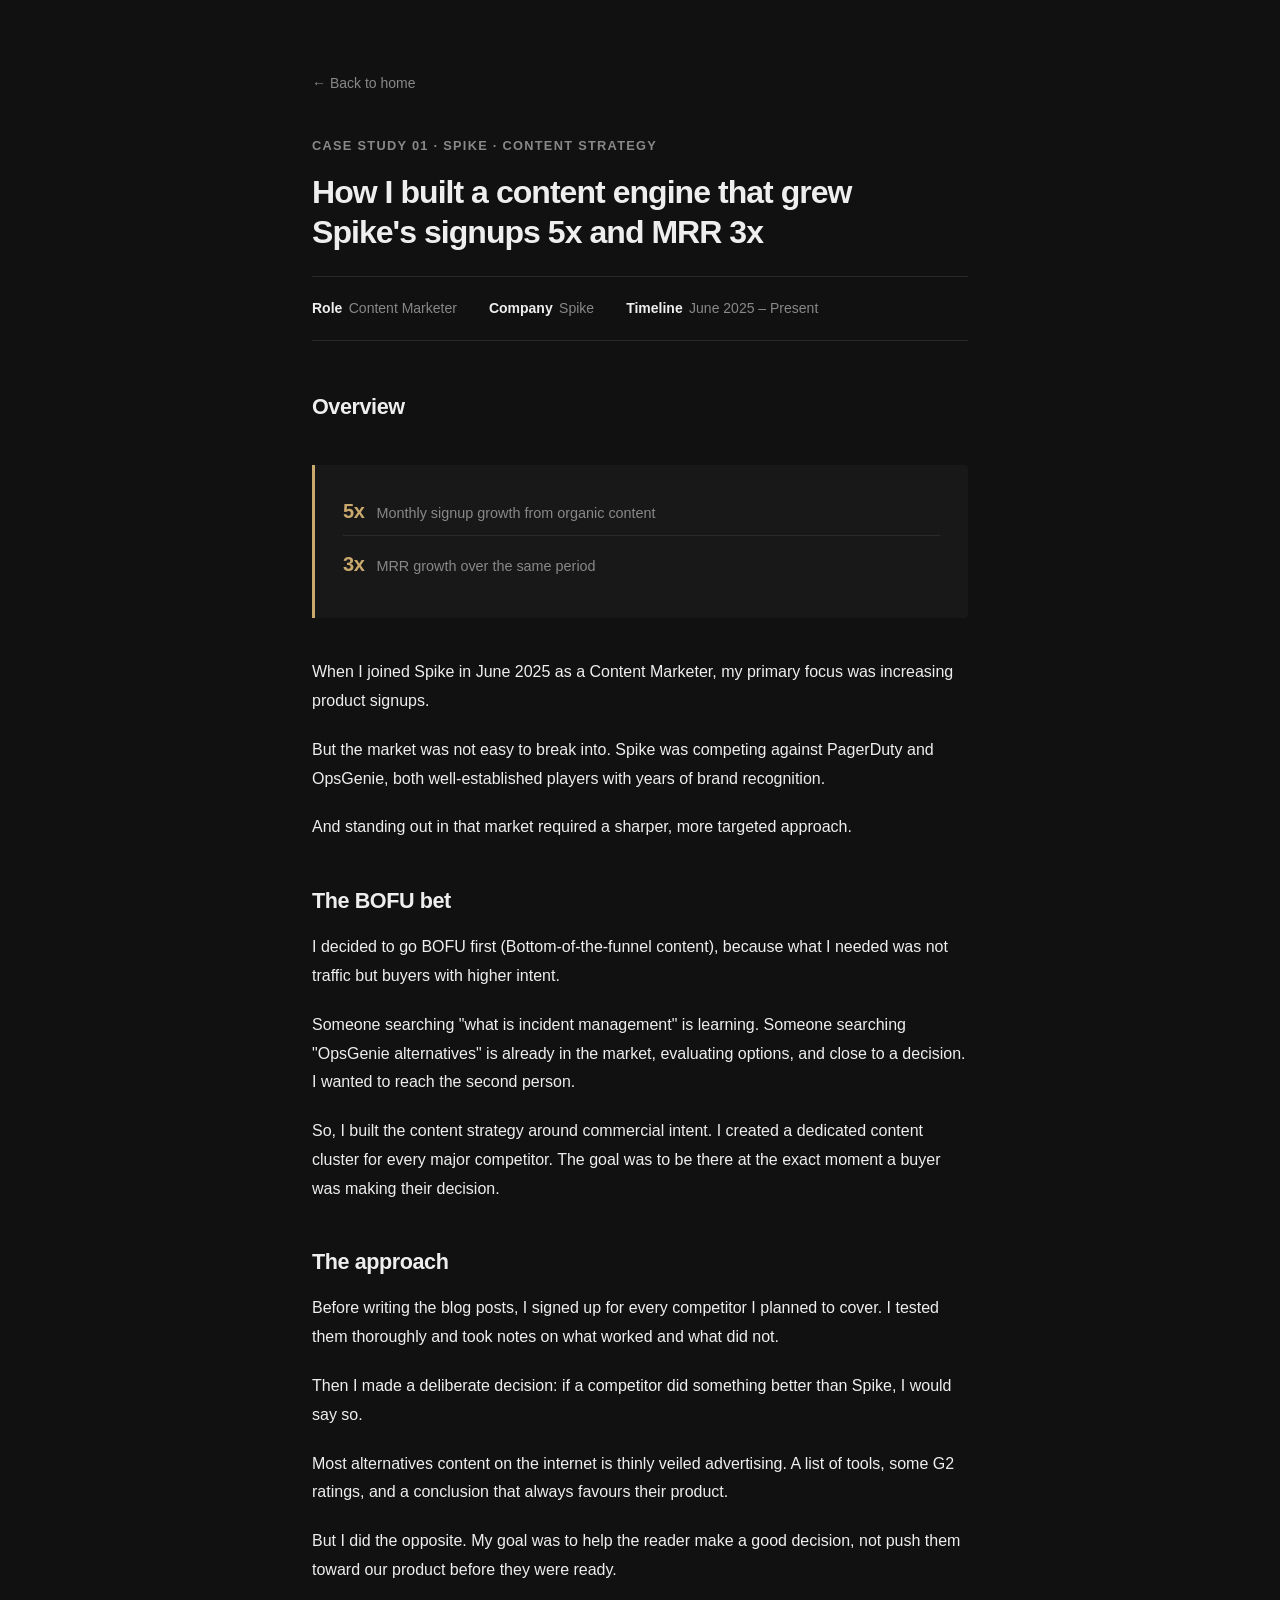
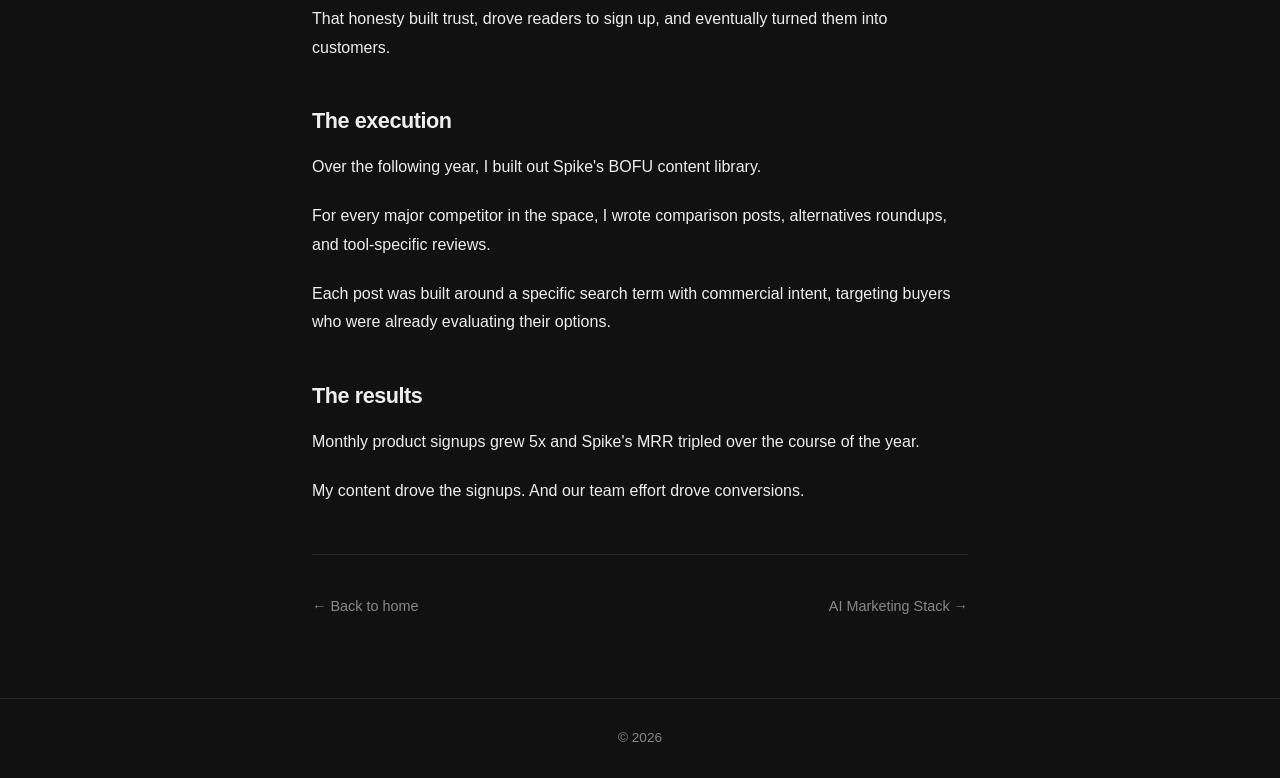
==== commit bdbc9f44: "Eyebrow label: Spike.sh → Spike on all case study pages Co-Authored-By: Claude Sonnet 4.6 <noreply@a" ====
--- a/case-studies/case-study-1.html
+++ b/case-studies/case-study-1.html
@@ -25,7 +25,7 @@
       <a href="../index.html" class="back-link">← Back to home</a>
 
       <!-- Eyebrow: number · company · type -->
-      <p class="cs-eyebrow">Case Study 01 · Spike.sh · Content Strategy</p>
+      <p class="cs-eyebrow">Case Study 01 · Spike · Content Strategy</p>
 
       <!-- Title -->
       <h1 class="cs-title">How I built a content engine that grew Spike's signups 5x and MRR 3x</h1>
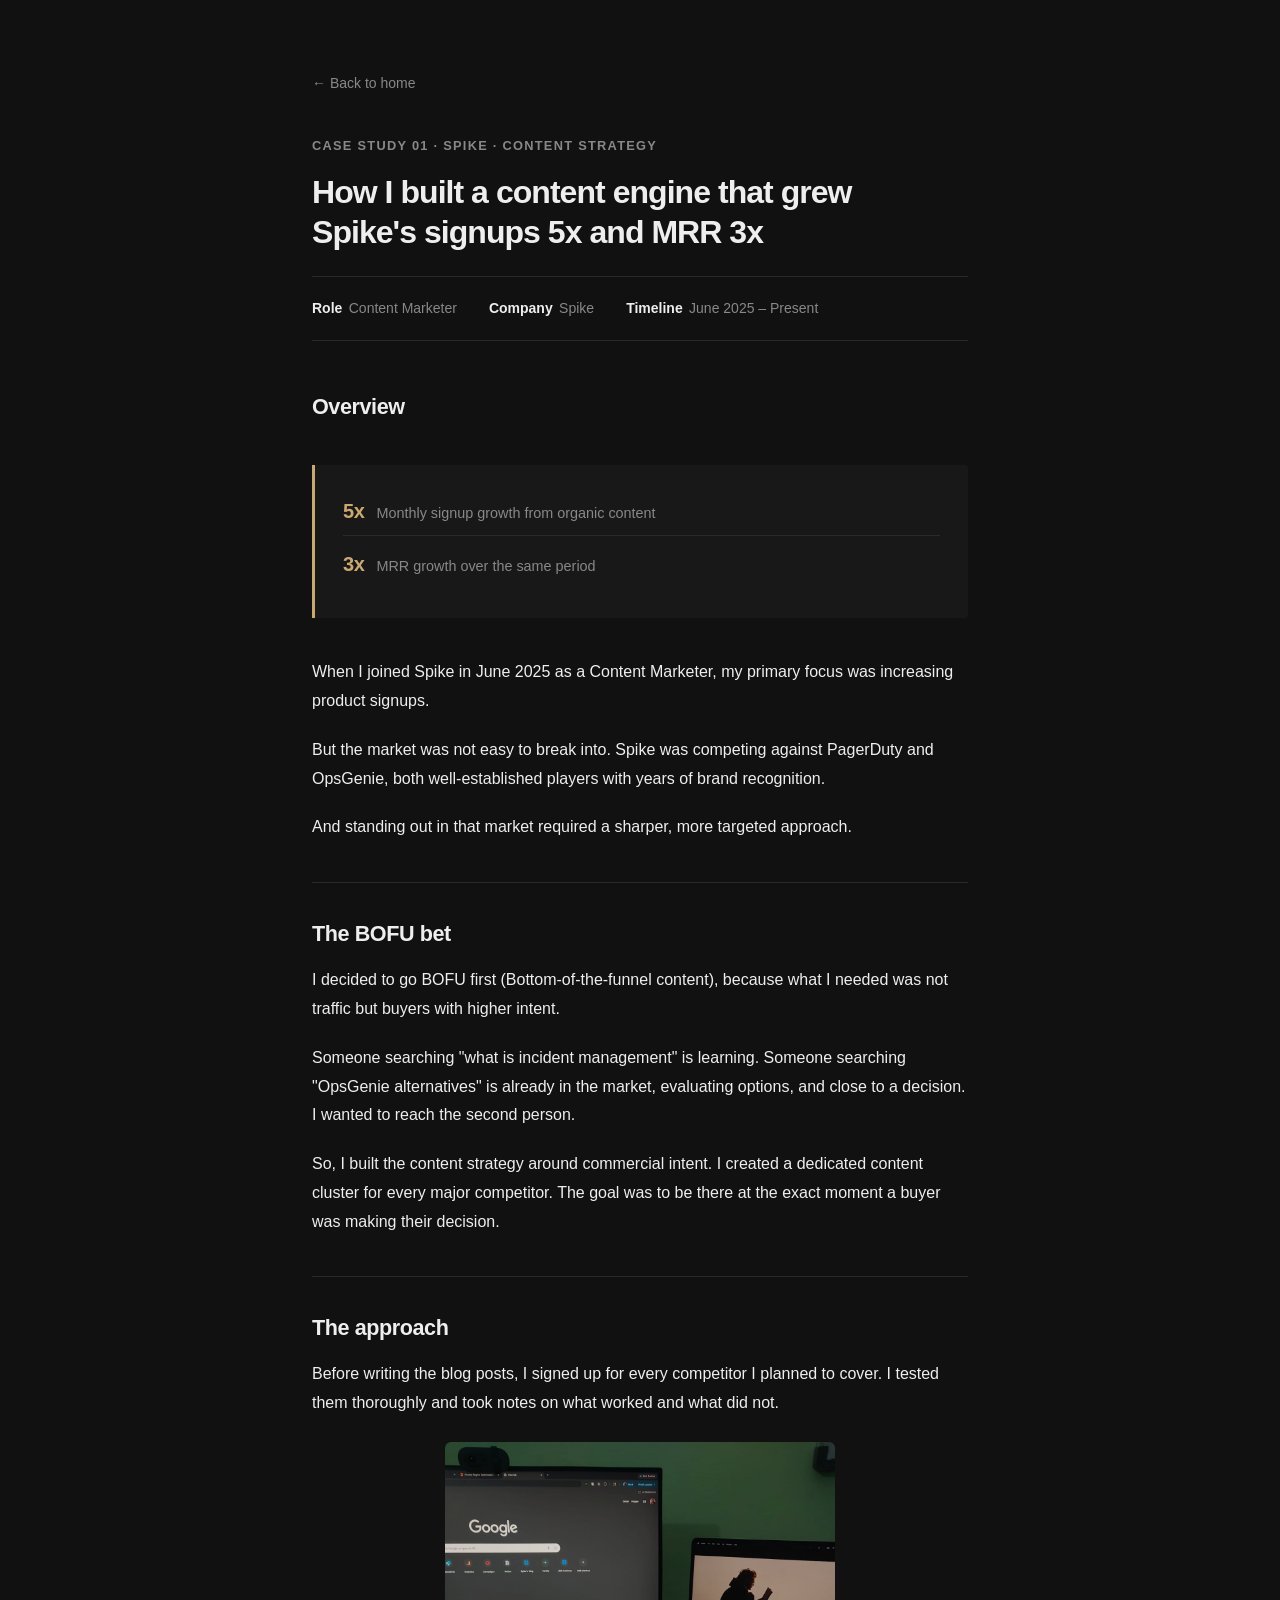
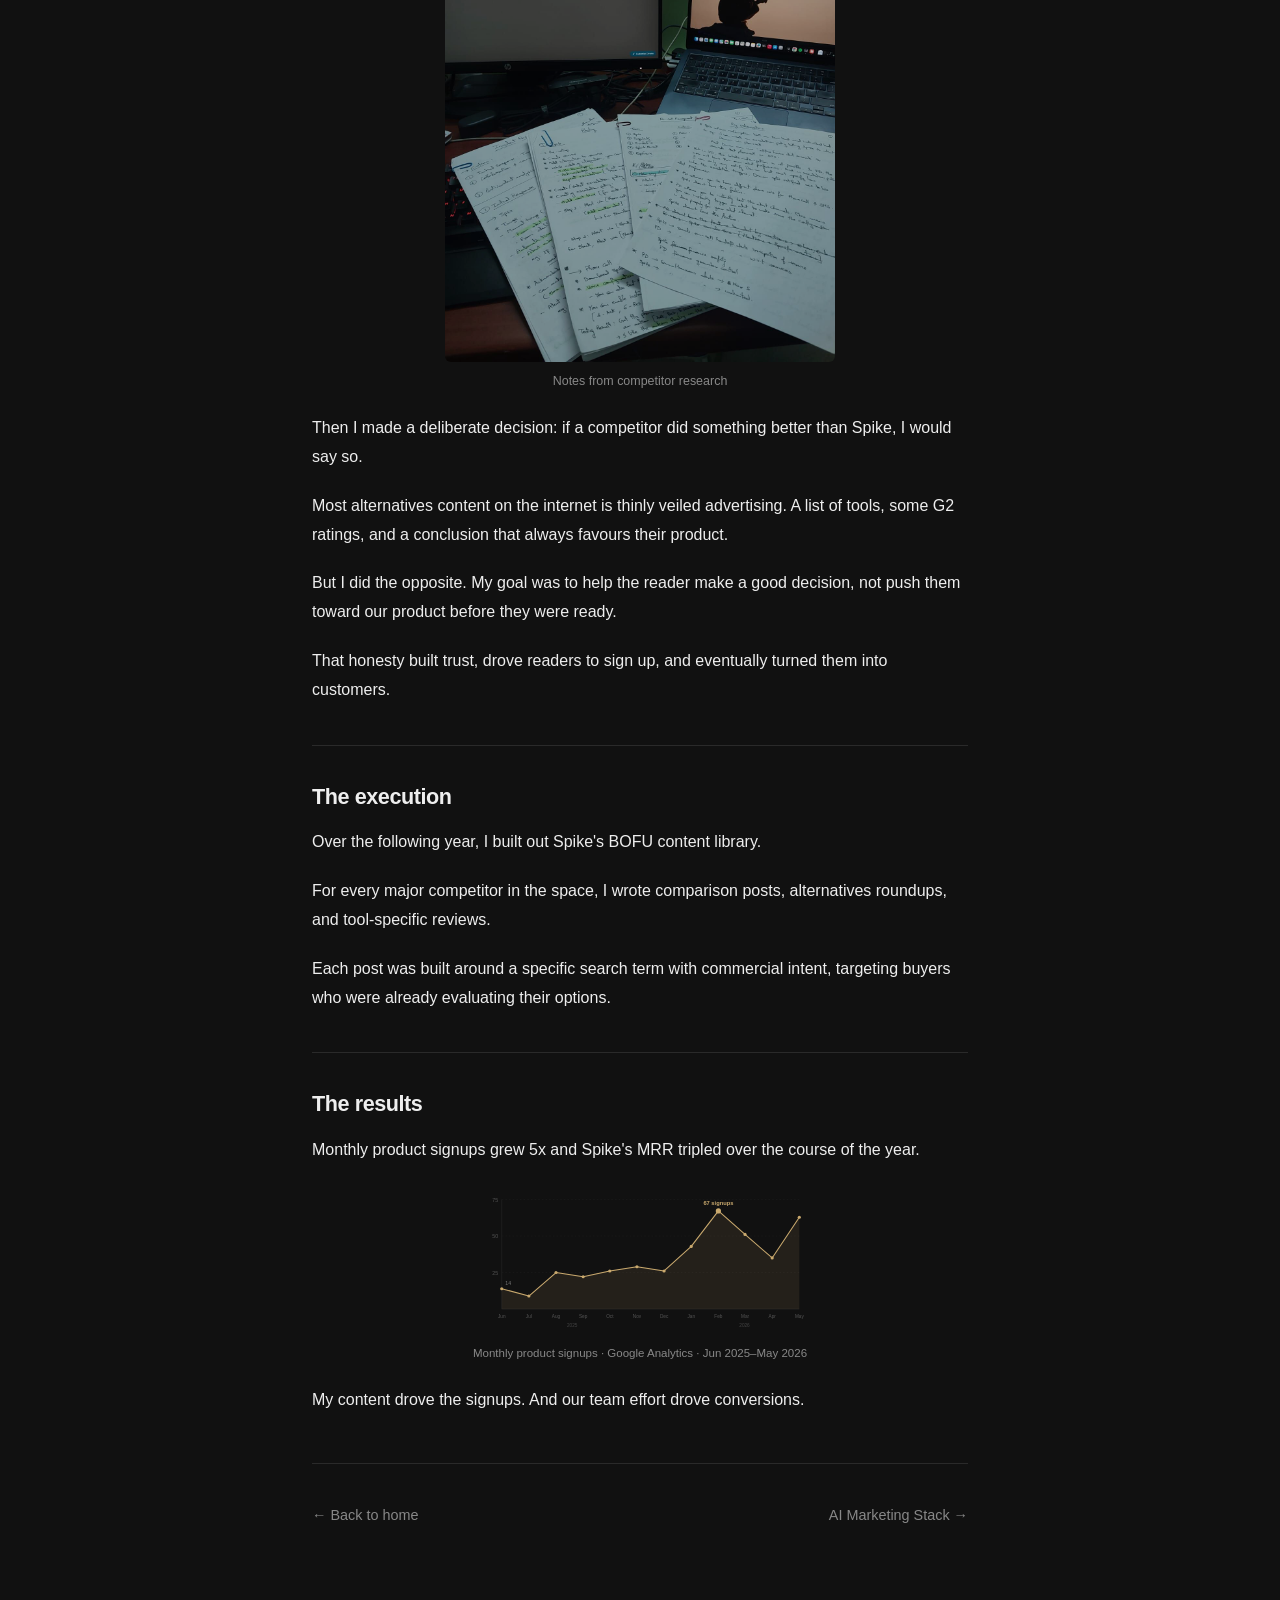
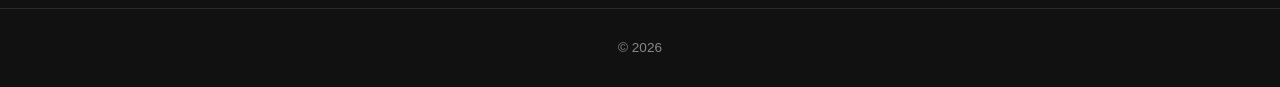
==== commit b62079c5: "Add real images, inline SVG charts, slideshow, and mobile fixes - Replace all placeholder content wi" ====
--- a/case-studies/case-study-1.html
+++ b/case-studies/case-study-1.html
@@ -62,12 +62,6 @@
       </div>
 
 
-      <!-- ============================================================
-           CASE STUDY BODY
-           Replace the content below with the rendered output
-           from case-study-1.md. Convert markdown to HTML:
-             # → <h2>, ## → <h3>, paragraphs → <p>, lists → <ul>
-      ============================================================ -->
       <div class="cs-body">
 
         <p>When I joined Spike in June 2025 as a Content Marketer, my primary focus was increasing product signups.</p>
@@ -84,9 +78,15 @@
 
         <p>So, I built the content strategy around commercial intent. I created a dedicated content cluster for every major competitor. The goal was to be there at the exact moment a buyer was making their decision.</p>
 
+
         <h2>The approach</h2>
 
         <p>Before writing the blog posts, I signed up for every competitor I planned to cover. I tested them thoroughly and took notes on what worked and what did not.</p>
+
+        <figure>
+          <img src="../images/my-notes.png" alt="Notes from competitor research" class="cs-image">
+          <figcaption>Notes from competitor research</figcaption>
+        </figure>
 
         <p>Then I made a deliberate decision: if a competitor did something better than Spike, I would say so.</p>
 
@@ -107,6 +107,59 @@
         <h2>The results</h2>
 
         <p>Monthly product signups grew 5x and Spike's MRR tripled over the course of the year.</p>
+
+        <figure class="cs-chart">
+          <svg viewBox="0 0 640 280" xmlns="http://www.w3.org/2000/svg" role="img" aria-label="Monthly product signups, Google Analytics, Jun 2025–May 2026">
+            <!-- Axes -->
+            <line x1="55" y1="20" x2="55" y2="230" stroke="#2a2a2a" stroke-width="1"/>
+            <line x1="55" y1="230" x2="625" y2="230" stroke="#2a2a2a" stroke-width="1"/>
+            <!-- Horizontal grid lines at 25, 50, 75 signups -->
+            <line x1="55" y1="160" x2="625" y2="160" stroke="#1e1e1e" stroke-width="1" stroke-dasharray="3,4"/>
+            <line x1="55" y1="90" x2="625" y2="90" stroke="#1e1e1e" stroke-width="1" stroke-dasharray="3,4"/>
+            <line x1="55" y1="20" x2="625" y2="20" stroke="#1e1e1e" stroke-width="1" stroke-dasharray="3,4"/>
+            <!-- Y-axis labels -->
+            <text x="48" y="164" fill="#555" font-size="10" text-anchor="end">25</text>
+            <text x="48" y="94" fill="#555" font-size="10" text-anchor="end">50</text>
+            <text x="48" y="24" fill="#555" font-size="10" text-anchor="end">75</text>
+            <!-- Area fill under line -->
+            <path d="M55,191 L107,205 L159,160 L211,168 L262,157 L314,149 L366,157 L418,110 L470,42 L521,87 L573,132 L625,54 L625,230 L55,230 Z" fill="rgba(201,169,110,0.1)"/>
+            <!-- Line -->
+            <polyline points="55,191 107,205 159,160 211,168 262,157 314,149 366,157 418,110 470,42 521,87 573,132 625,54" fill="none" stroke="#c9a96e" stroke-width="2" stroke-linejoin="round"/>
+            <!-- Data points -->
+            <circle cx="55" cy="191" r="3" fill="#c9a96e"/>
+            <circle cx="107" cy="205" r="3" fill="#c9a96e"/>
+            <circle cx="159" cy="160" r="3" fill="#c9a96e"/>
+            <circle cx="211" cy="168" r="3" fill="#c9a96e"/>
+            <circle cx="262" cy="157" r="3" fill="#c9a96e"/>
+            <circle cx="314" cy="149" r="3" fill="#c9a96e"/>
+            <circle cx="366" cy="157" r="3" fill="#c9a96e"/>
+            <circle cx="418" cy="110" r="3" fill="#c9a96e"/>
+            <circle cx="470" cy="42" r="5" fill="#c9a96e"/>
+            <circle cx="521" cy="87" r="3" fill="#c9a96e"/>
+            <circle cx="573" cy="132" r="3" fill="#c9a96e"/>
+            <circle cx="625" cy="54" r="3" fill="#c9a96e"/>
+            <!-- Annotations: start and peak -->
+            <text x="62" y="183" fill="#777" font-size="10" text-anchor="start">14</text>
+            <text x="470" y="31" fill="#c9a96e" font-size="11" font-weight="600" text-anchor="middle">67 signups</text>
+            <!-- X-axis month labels -->
+            <text x="55" y="248" fill="#555" font-size="9" text-anchor="middle">Jun</text>
+            <text x="107" y="248" fill="#555" font-size="9" text-anchor="middle">Jul</text>
+            <text x="159" y="248" fill="#555" font-size="9" text-anchor="middle">Aug</text>
+            <text x="211" y="248" fill="#555" font-size="9" text-anchor="middle">Sep</text>
+            <text x="262" y="248" fill="#555" font-size="9" text-anchor="middle">Oct</text>
+            <text x="314" y="248" fill="#555" font-size="9" text-anchor="middle">Nov</text>
+            <text x="366" y="248" fill="#555" font-size="9" text-anchor="middle">Dec</text>
+            <text x="418" y="248" fill="#555" font-size="9" text-anchor="middle">Jan</text>
+            <text x="470" y="248" fill="#555" font-size="9" text-anchor="middle">Feb</text>
+            <text x="521" y="248" fill="#555" font-size="9" text-anchor="middle">Mar</text>
+            <text x="573" y="248" fill="#555" font-size="9" text-anchor="middle">Apr</text>
+            <text x="625" y="248" fill="#555" font-size="9" text-anchor="middle">May</text>
+            <!-- Year labels -->
+            <text x="190" y="265" fill="#444" font-size="9" text-anchor="middle">2025</text>
+            <text x="520" y="265" fill="#444" font-size="9" text-anchor="middle">2026</text>
+          </svg>
+          <figcaption>Monthly product signups · Google Analytics · Jun 2025–May 2026</figcaption>
+        </figure>
 
         <p>My content drove the signups. And our team effort drove conversions.</p>
 
--- a/styles.css
+++ b/styles.css
@@ -568,6 +568,8 @@
   letter-spacing: -0.02em;
   margin-top: 2.5rem;
   margin-bottom: 0.75rem;
+  padding-top: 2rem;
+  border-top: 1px solid var(--border);
 }
 
 .cs-body h3 {
@@ -598,8 +600,30 @@
   color: var(--text);
 }
 
+.cs-body figure {
+  margin: 1.5rem auto;
+  width: fit-content;
+  max-width: 100%;
+}
+
+.cs-body figure .cs-image {
+  margin: 0;
+}
+
+.cs-body figcaption {
+  font-size: 0.78rem;
+  color: var(--text-muted);
+  text-align: center;
+  margin-top: 0.6rem;
+  line-height: 1.5;
+}
+
 .cs-body a {
   color: var(--text);
+}
+
+.cs-body a:hover {
+  color: var(--accent);
 }
 
 
@@ -669,20 +693,98 @@
 }
 
 
-/* === IMAGE PLACEHOLDER ===
-   Used in Case Study 2 where screenshots will be added later.
-*/
-.img-placeholder {
-  border: 2px dashed var(--border);
-  background-color: var(--placeholder-bg);
-  border-radius: 4px;
-  padding: 2.5rem 1rem;
+/* === CASE STUDY IMAGES ===
+   Full-width images embedded in case study body.
+*/
+.cs-image {
+  max-width: 100%;
+  max-height: 520px;
+  width: auto;
+  height: auto;
+  border-radius: 6px;
+  margin: 1.5rem auto;
+  display: block;
+  filter: brightness(0.85);
+}
+
+.cs-slideshow {
+  margin: 1.5rem auto;
+  border-radius: 6px;
+  overflow: hidden;
+  max-width: 100%;
+}
+
+.cs-slide {
+  display: none;
+  width: 100%;
+  height: auto;
+  max-height: 520px;
+  object-fit: contain;
+  border-radius: 0;
+  margin: 0;
+  filter: brightness(0.85);
+}
+
+.cs-slide.active {
+  display: block;
+}
+
+.cs-slideshow-controls {
+  display: flex;
+  align-items: center;
+  justify-content: center;
+  gap: 1.25rem;
+  padding: 0.65rem 1rem;
+  background: var(--bg-secondary);
+  border-top: 1px solid var(--border);
+}
+
+.cs-slide-btn {
+  background: none;
+  border: 1px solid var(--border);
+  color: var(--text-muted);
+  padding: 0.2rem 0.7rem;
+  border-radius: 3px;
+  cursor: pointer;
+  font-size: 0.9rem;
+  line-height: 1.6;
+  transition: color 0.15s ease, border-color 0.15s ease;
+}
+
+.cs-slide-btn:hover {
+  color: var(--accent);
+  border-color: var(--accent);
+}
+
+.cs-slide-counter {
+  font-size: 0.8rem;
+  color: var(--text-muted);
+  min-width: 2.5rem;
   text-align: center;
-  color: var(--text-muted);
-  font-size: 0.875rem;
-  margin: 1.5rem 0;
-  transition: background-color 0.2s ease, border-color 0.2s ease;
-}
+}
+
+
+/* === INLINE CHARTS ===
+   SVG data charts embedded directly in case study pages.
+*/
+.cs-chart {
+  margin: 2rem 0;
+  width: 100%;
+}
+
+.cs-chart svg {
+  max-width: 100%;
+  height: auto;
+  display: block;
+}
+
+.cs-chart figcaption {
+  font-size: 0.72rem;
+  color: var(--text-muted);
+  text-align: center;
+  margin-top: 0.6rem;
+}
+
 
 
 /* === CASE STUDY BOTTOM NAV ===
@@ -874,6 +976,17 @@
     margin-top: 2rem;
   }
 
+  /* Charts scroll horizontally so SVG text stays readable */
+  .cs-chart {
+    overflow-x: auto;
+    -webkit-overflow-scrolling: touch;
+  }
+
+  .cs-chart svg {
+    min-width: 540px;
+    max-width: none;
+  }
+
   .metrics-callout {
     padding: 1.25rem 1.25rem;
   }
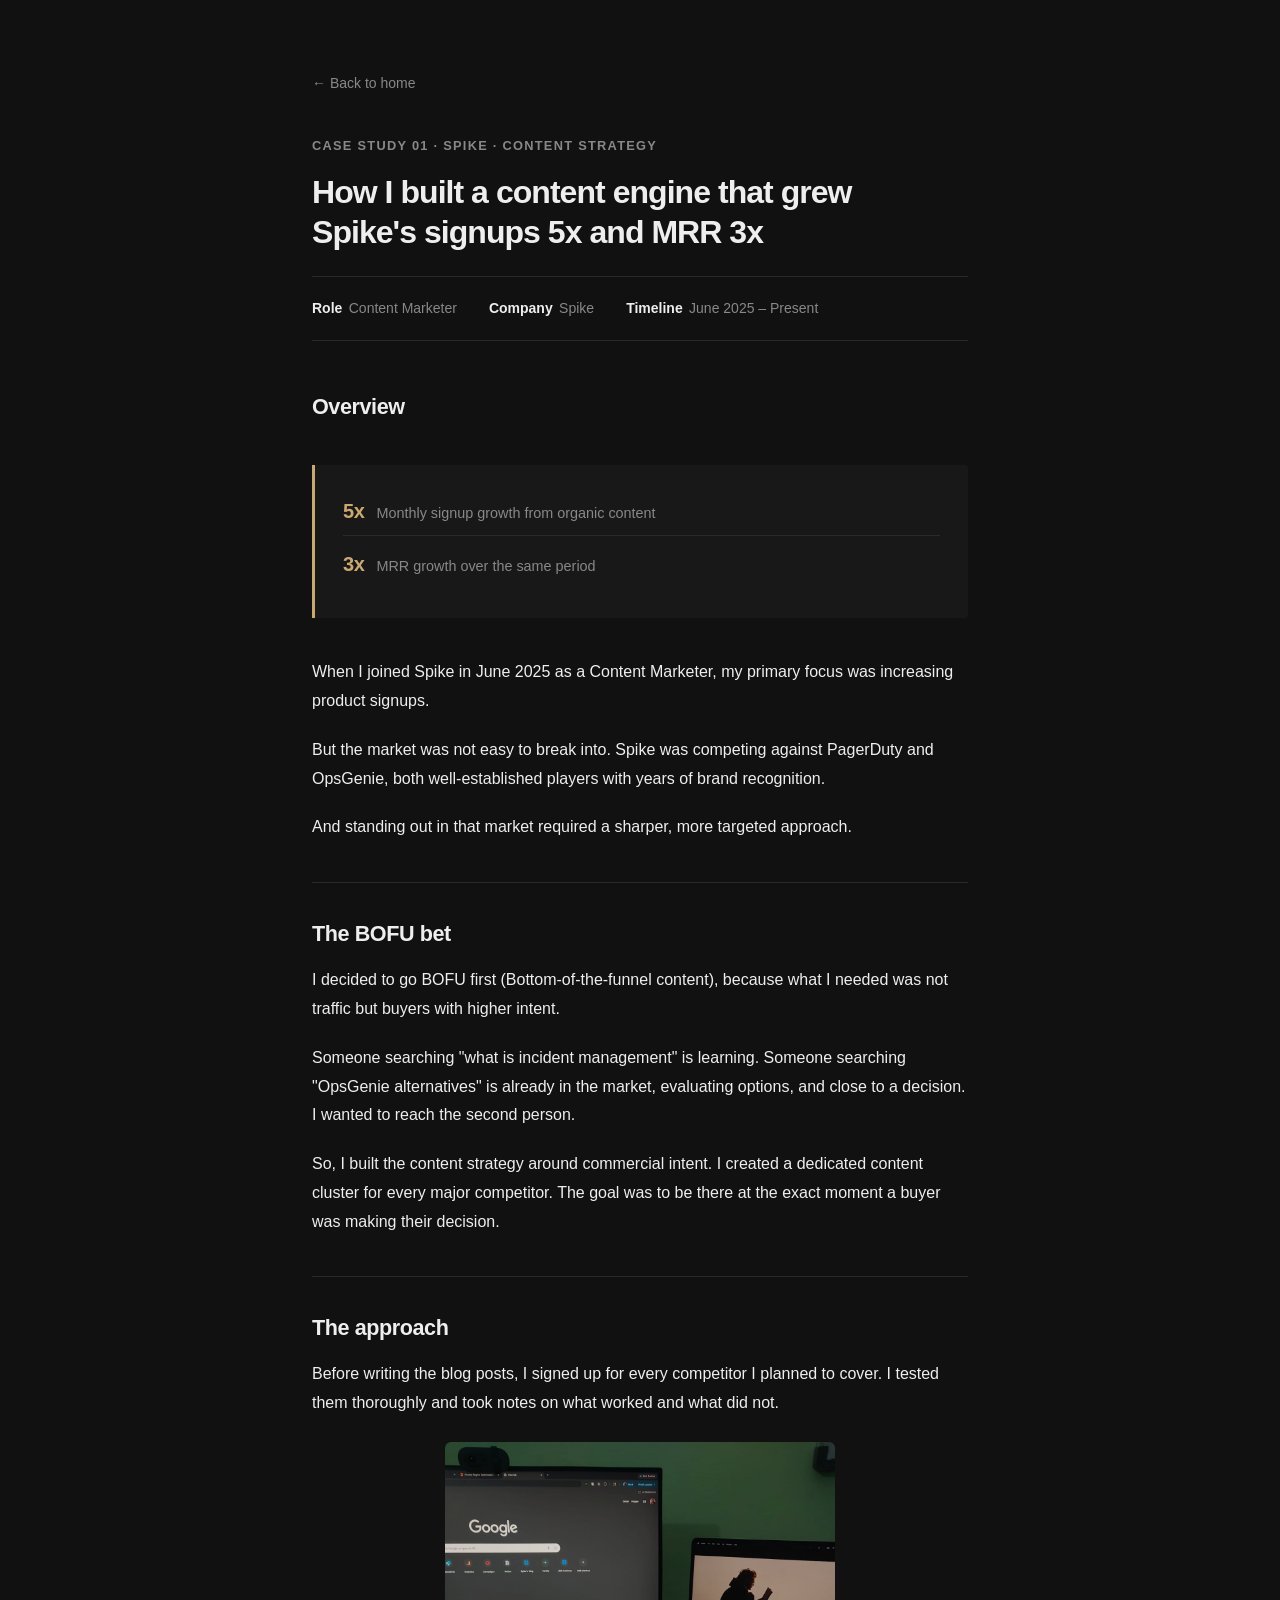
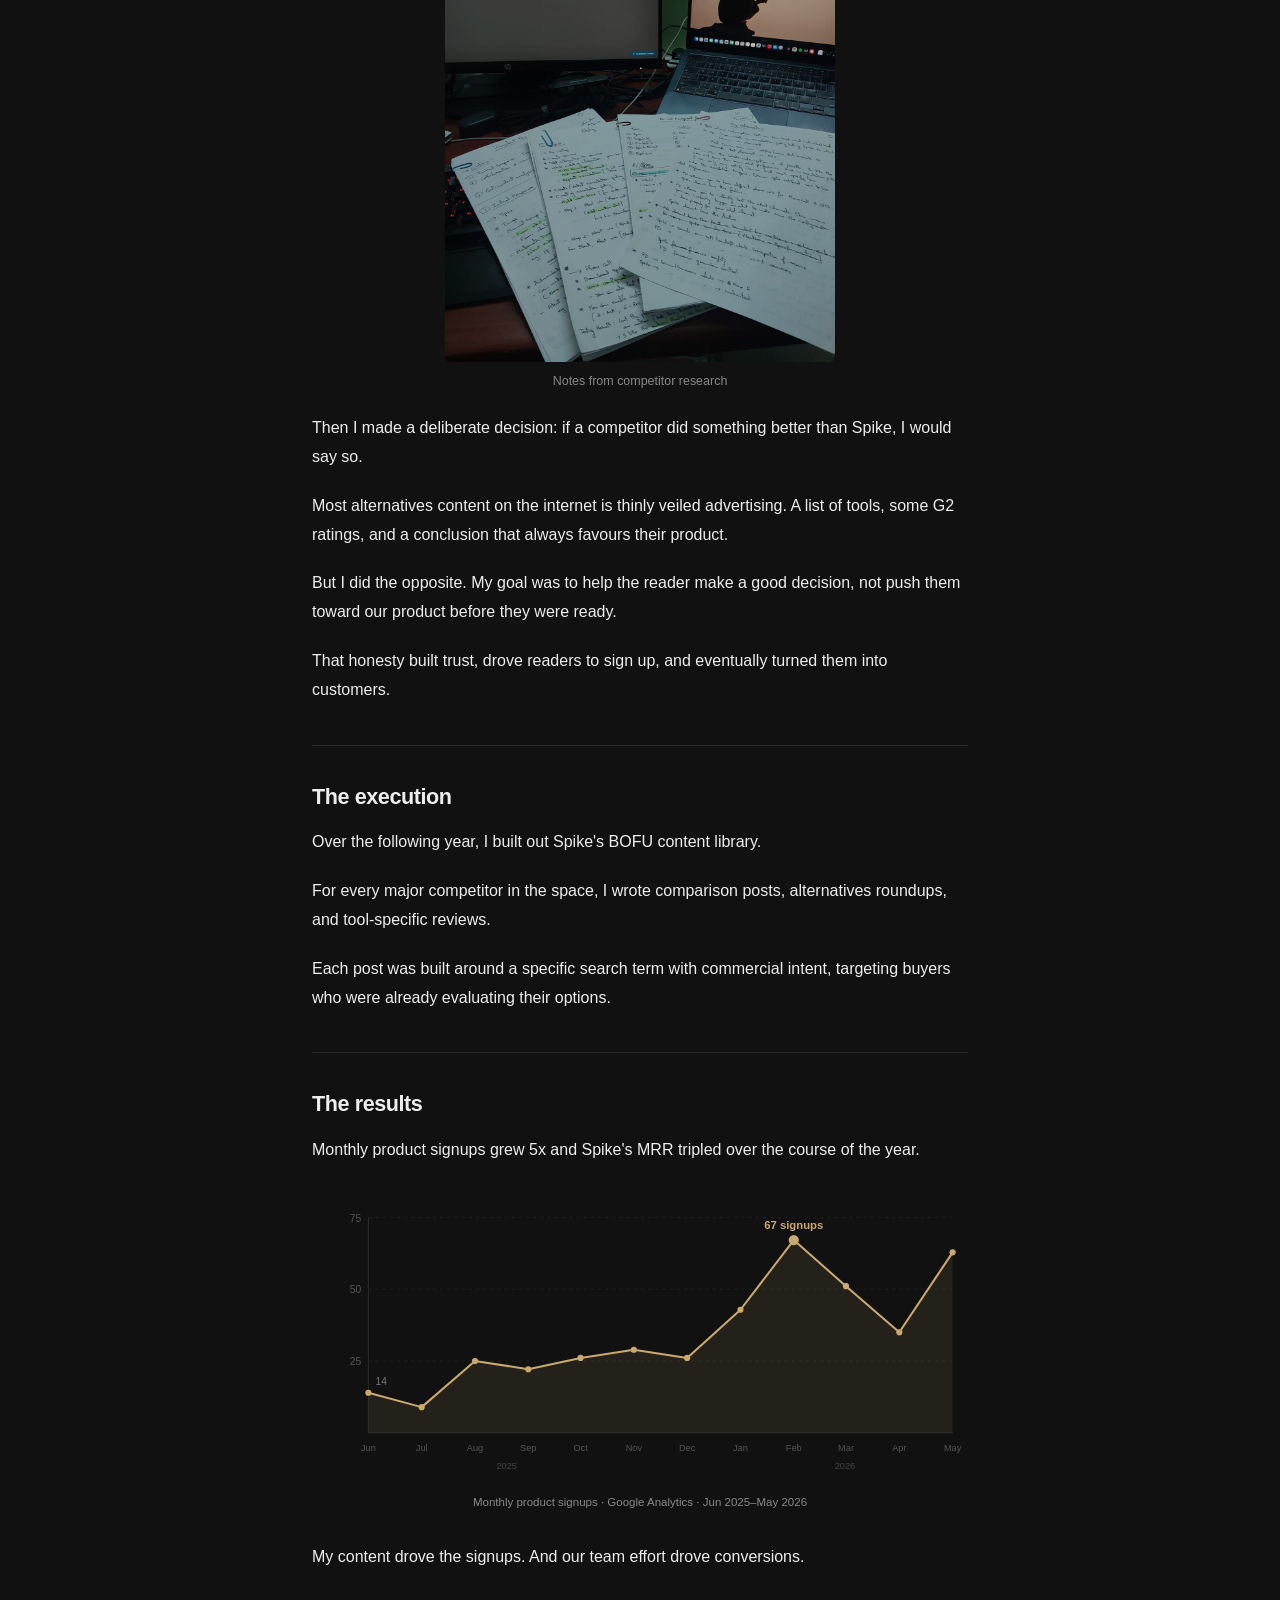
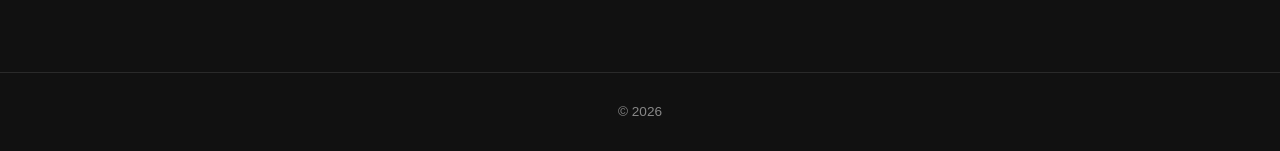
==== commit b5c772d4: "Remove bottom prev/next navigation from all case studies Back link at the top is sufficient; bottom " ====
--- a/case-studies/case-study-1.html
+++ b/case-studies/case-study-1.html
@@ -167,13 +167,6 @@
       <!-- END CASE STUDY BODY -->
 
 
-      <!-- ============================================================
-           BOTTOM NAVIGATION — previous / next case study
-      ============================================================ -->
-      <nav class="cs-nav" aria-label="Case study navigation">
-        <a href="../index.html" class="cs-nav-prev">Back to home</a>
-        <a href="case-study-2.html" class="cs-nav-next">AI Marketing Stack</a>
-      </nav>
 
     </div>
   </main>
--- a/styles.css
+++ b/styles.css
@@ -767,9 +767,9 @@
 /* === INLINE CHARTS ===
    SVG data charts embedded directly in case study pages.
 */
-.cs-chart {
+.cs-body figure.cs-chart {
+  width: 100%;
   margin: 2rem 0;
-  width: 100%;
 }
 
 .cs-chart svg {
@@ -976,16 +976,6 @@
     margin-top: 2rem;
   }
 
-  /* Charts scroll horizontally so SVG text stays readable */
-  .cs-chart {
-    overflow-x: auto;
-    -webkit-overflow-scrolling: touch;
-  }
-
-  .cs-chart svg {
-    min-width: 540px;
-    max-width: none;
-  }
 
   .metrics-callout {
     padding: 1.25rem 1.25rem;
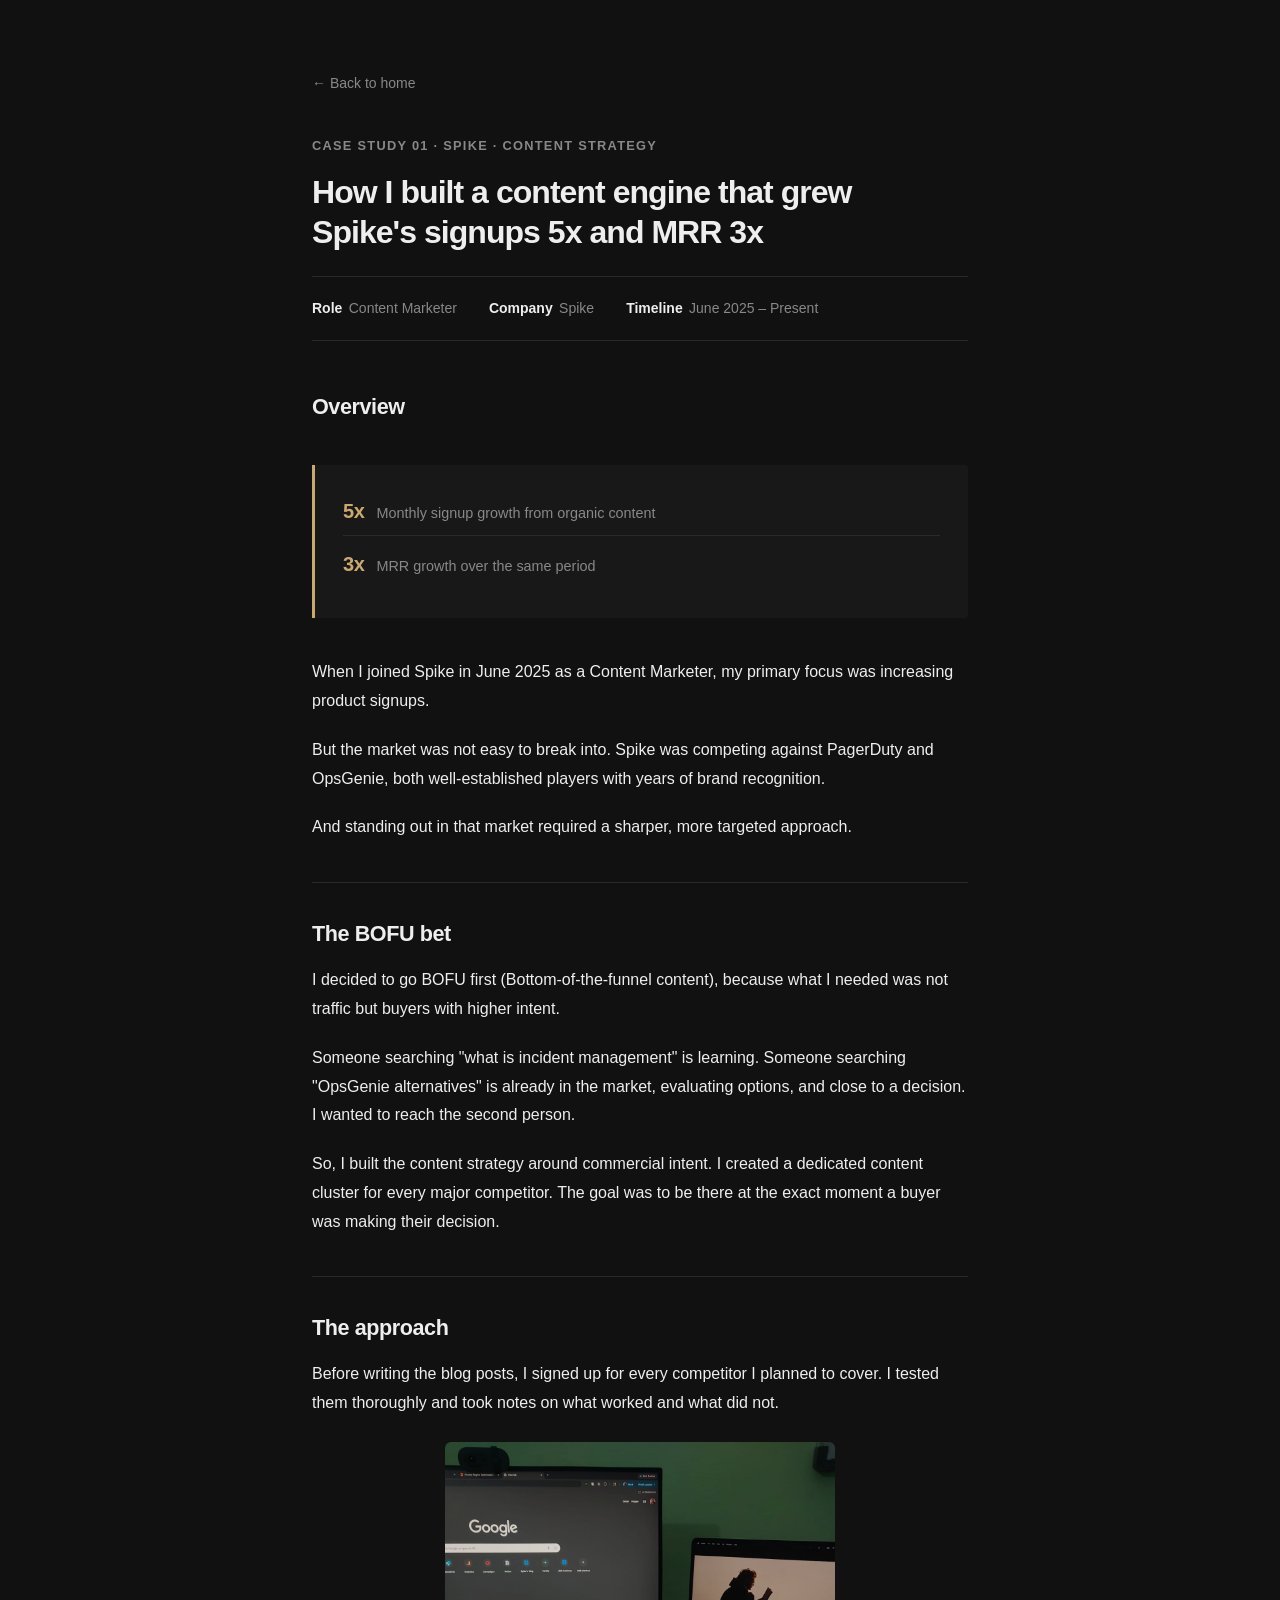
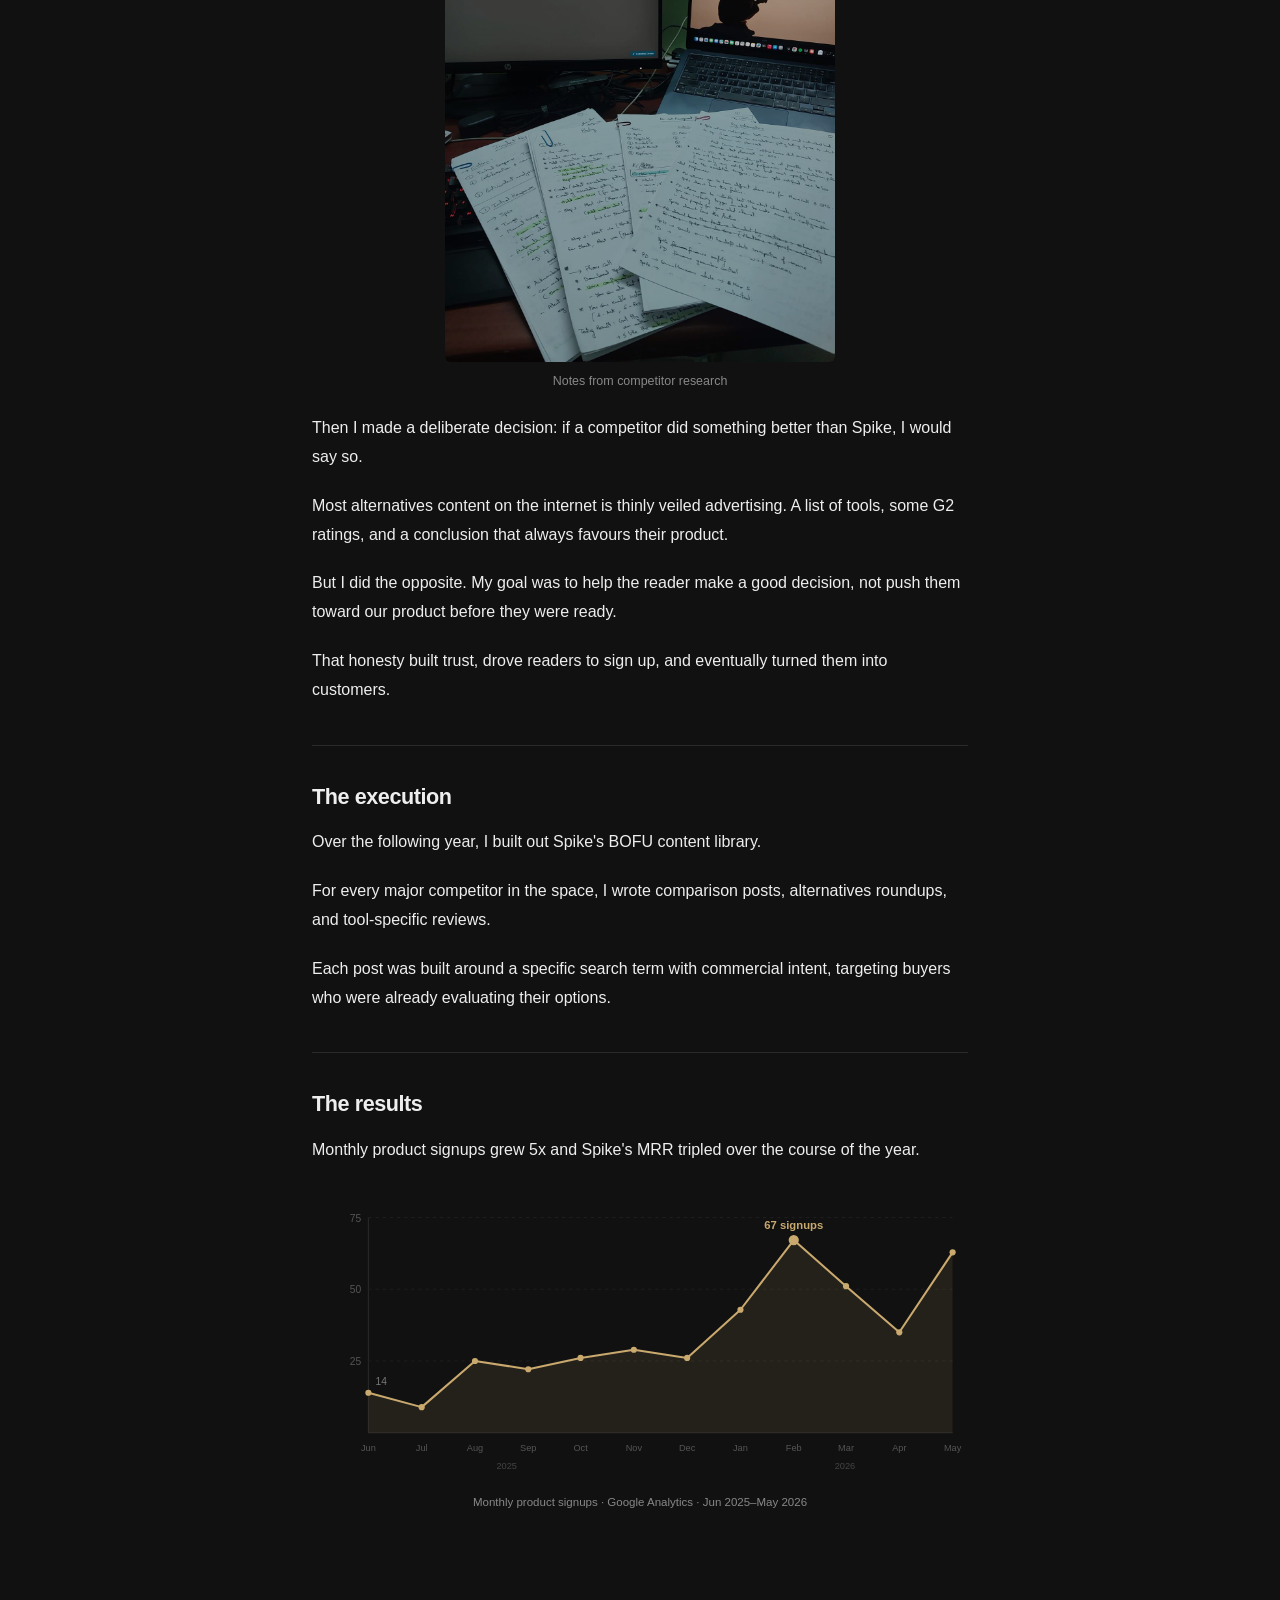
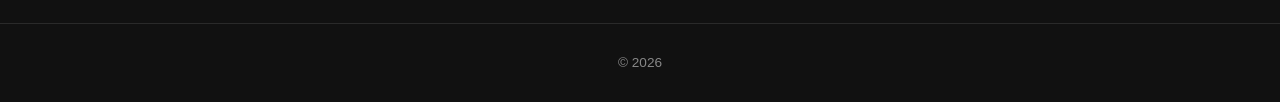
==== commit 22d68fb9: "Apply feedback: remove CS1 disclaimer, fix CS2 hours metric, lead CS3 with AI citations Co-Authored-" ====
--- a/case-studies/case-study-1.html
+++ b/case-studies/case-study-1.html
@@ -161,7 +161,6 @@
           <figcaption>Monthly product signups · Google Analytics · Jun 2025–May 2026</figcaption>
         </figure>
 
-        <p>My content drove the signups. And our team effort drove conversions.</p>
 
       </div>
       <!-- END CASE STUDY BODY -->
--- a/styles.css
+++ b/styles.css
@@ -202,6 +202,28 @@
   line-height: 1.75;
 }
 
+.hero-text .bio-list {
+  list-style: none;
+  padding: 0;
+  margin: 0 0 1rem 0;
+  max-width: 560px;
+}
+
+.hero-text .bio-list li {
+  font-size: 0.975rem;
+  color: var(--text-muted);
+  line-height: 1.75;
+  padding-left: 1rem;
+  position: relative;
+}
+
+.hero-text .bio-list li::before {
+  content: "–";
+  position: absolute;
+  left: 0;
+  color: var(--text-muted);
+}
+
 /* Inline links in bio stay gray but get an underline */
 .hero-text .bio a {
   color: var(--text-muted);
